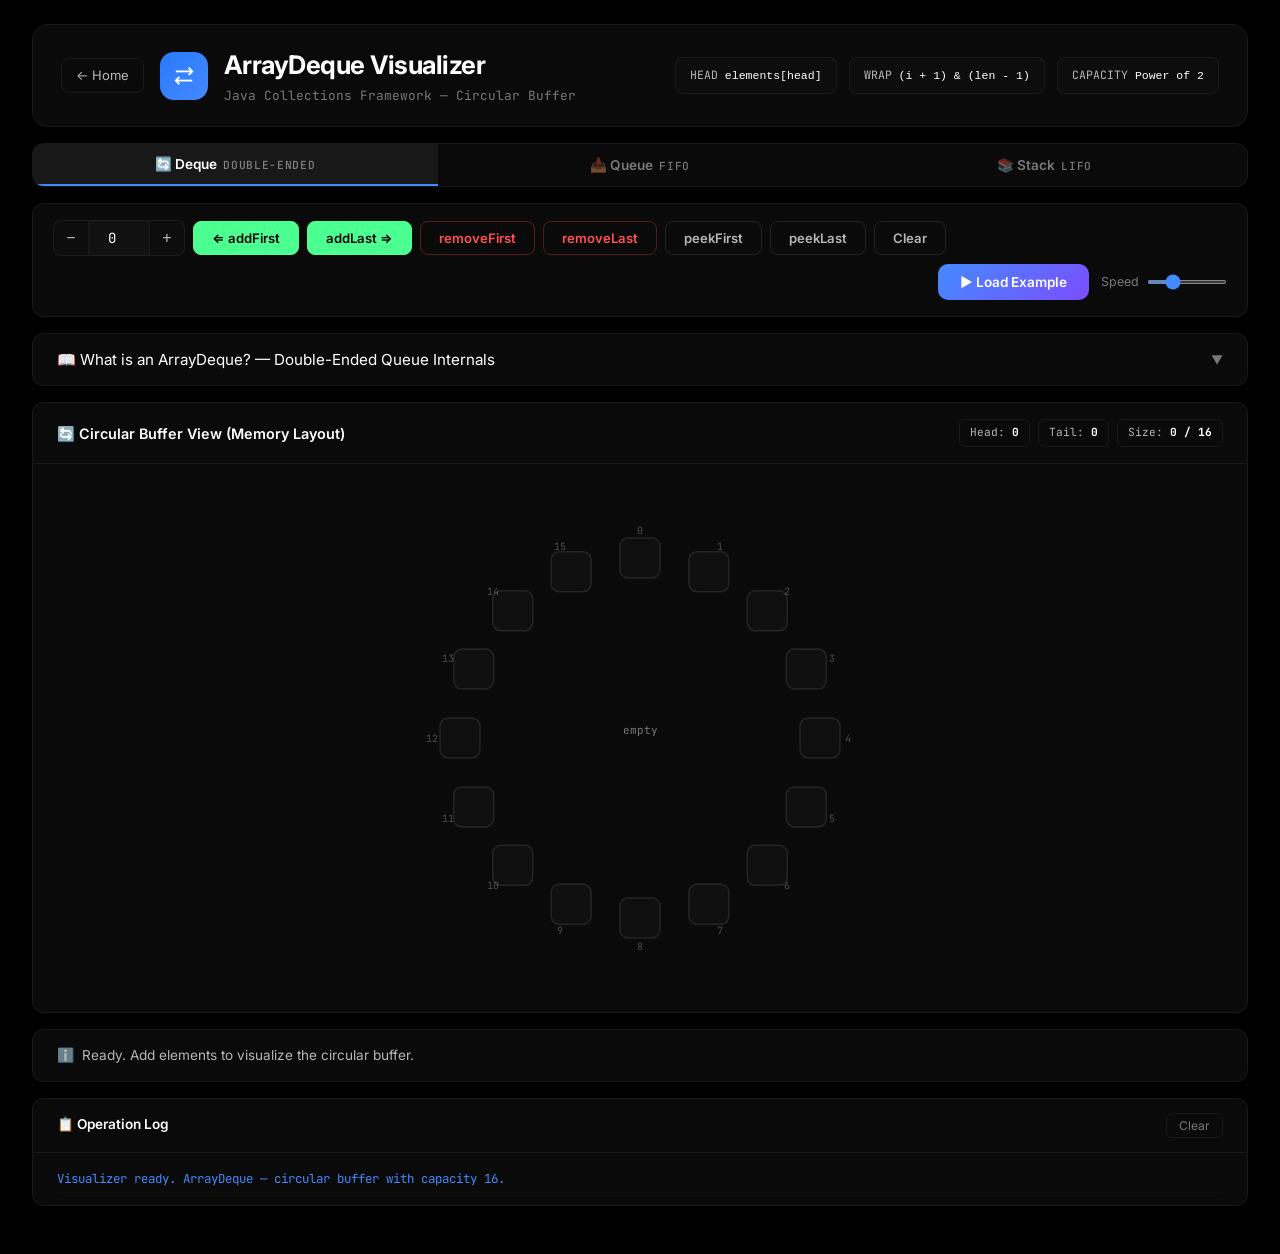
==== ArrayDeque/index.html @ ea322eb5 "Initial commit - complete project setup with documentation" ====
<!DOCTYPE html>
<html lang="en">
<head>
  <meta charset="UTF-8">
  <meta name="viewport" content="width=device-width, initial-scale=1.0">
  <title>ArrayDeque Visualizer — Circular Buffer</title>
  <link rel="stylesheet" href="../visualizer-common.css">
  <style>
    .ring-svg { width: 100%; max-width: 500px; margin: 0 auto; }
    .ring-slot { cursor: default; transition: all .3s; }
    .ring-text { font-family: var(--mono); font-size: 13px; fill: var(--text-muted); }
    .ring-text.filled { fill: var(--blue); font-weight: 600; }
    .ring-idx { font-family: var(--mono); font-size: 10px; fill: var(--text-muted); opacity: .6; }
    .ring-pointer { font-family: var(--mono); font-size: 12px; font-weight: 700; }
    .ring-pointer.head { fill: var(--green); }
    .ring-pointer.tail { fill: var(--amber); }
  </style>
</head>
<body>
<div class="viz-page">
  <div class="viz-header">
    <div class="viz-header-left">
      <a href="../index.html" class="viz-home">← Home</a>
      <div class="viz-icon" style="background:linear-gradient(135deg,#2979ff,#448aff)">
        <svg width="22" height="22" viewBox="0 0 24 24" fill="none" stroke="#fff" stroke-width="2"><path d="M17 3l4 4-4 4"/><path d="M7 21l-4-4 4-4"/><line x1="21" y1="7" x2="3" y2="7"/><line x1="3" y1="17" x2="21" y2="17"/></svg>
      </div>
      <div class="viz-title-group">
        <h1>ArrayDeque Visualizer</h1>
        <p>Java Collections Framework — Circular Buffer</p>
      </div>
    </div>
    <div class="viz-header-badges">
      <div class="viz-badge">HEAD <code>elements[head]</code></div>
      <div class="viz-badge">WRAP <code>(i + 1) & (len - 1)</code></div>
      <div class="viz-badge">CAPACITY <code>Power of 2</code></div>
    </div>
  </div>

  <div class="viz-modes">
    <button class="viz-mode-tab active" onclick="setMode('deque',this)"><span class="mode-label">🔄 Deque</span><span class="mode-desc">Double-ended</span></button>
    <button class="viz-mode-tab" onclick="setMode('queue',this)"><span class="mode-label">📥 Queue</span><span class="mode-desc">FIFO</span></button>
    <button class="viz-mode-tab" onclick="setMode('stack',this)"><span class="mode-label">📚 Stack</span><span class="mode-desc">LIFO</span></button>
  </div>

  <div class="viz-controls">
    <div class="viz-input-group">
      <button class="viz-input-btn" onclick="decVal()">−</button>
      <input type="number" class="viz-input" id="valInput" value="0">
      <button class="viz-input-btn" onclick="incVal()">+</button>
    </div>
    <button class="viz-op-btn primary" id="btn1" onclick="op1()">⇐ addFirst</button>
    <button class="viz-op-btn primary" id="btn2" onclick="op2()">addLast ⇒</button>
    <button class="viz-op-btn danger" id="btn3" onclick="op3()">removeFirst</button>
    <button class="viz-op-btn danger" id="btn4" onclick="op4()">removeLast</button>
    <button class="viz-op-btn secondary" id="btn5" onclick="op5()">peekFirst</button>
    <button class="viz-op-btn secondary" id="btn6" onclick="op6()">peekLast</button>
    <button class="viz-op-btn secondary" onclick="doClear()">Clear</button>
    <div class="viz-controls-right">
      <button class="viz-load-btn" onclick="loadExample()">▶ Load Example</button>
      <div class="viz-speed">Speed <input type="range" id="speedSlider" min="100" max="1500" value="500"></div>
    </div>
  </div>

  <div class="viz-theory">
    <button class="viz-theory-toggle" aria-expanded="false" onclick="toggleTheory(this)">
      <span class="toggle-left">📖 What is an ArrayDeque? — Double-Ended Queue Internals</span>
      <span class="viz-theory-chevron">▼</span>
    </button>
    <div class="viz-theory-content" id="theoryContent">
      <div class="viz-theory-inner">
        <h3>Circular Buffer</h3>
        <p>ArrayDeque uses a resizable circular array. The <code>head</code> and <code>tail</code> indices wrap around using bitwise AND: <code>(index + 1) & (elements.length - 1)</code>. Capacity is always a power of 2 to make this wrapping efficient.</p>
        <h3>Key Characteristics</h3>
        <ul>
          <li>All operations at both ends are O(1) amortized</li>
          <li>Faster than LinkedList for Deque/Queue/Stack usage</li>
          <li>Capacity doubles (power of 2) when full</li>
          <li>Does NOT allow null elements</li>
        </ul>
      </div>
    </div>
  </div>

  <div class="viz-panel">
    <div class="viz-panel-header">
      <h2>🔄 Circular Buffer View (Memory Layout)</h2>
      <div class="viz-panel-badges">
        <span class="viz-panel-badge">Head: <strong id="headBadge">0</strong></span>
        <span class="viz-panel-badge">Tail: <strong id="tailBadge">0</strong></span>
        <span class="viz-panel-badge">Size: <strong id="sizeBadge">0 / 16</strong></span>
      </div>
    </div>
    <div class="viz-panel-body" style="flex-direction:column">
      <svg id="ringSvg" class="ring-svg" viewBox="0 0 500 500"></svg>
    </div>
  </div>

  <div class="viz-status" id="statusBar"><span class="status-icon">ℹ️</span> Ready. Add elements to visualize the circular buffer.</div>

  <div class="viz-log">
    <div class="viz-log-header"><h2>📋 Operation Log</h2><button class="viz-log-clear" onclick="clearLog()">Clear</button></div>
    <div class="viz-log-body" id="logBody"><div class="log-entry info">Visualizer ready. ArrayDeque — circular buffer with capacity 16.</div></div>
  </div>
</div>

<script>
let cap = 16;
let buf = new Array(cap).fill(null);
let head = 0, tail = 0, size = 0;
let mode = 'deque';
let animSpeed = 500;

document.getElementById('speedSlider').addEventListener('input', e => { animSpeed = 1600 - parseInt(e.target.value); });
function getVal() { return parseInt(document.getElementById('valInput').value)||0; }
function incVal() { const i=document.getElementById('valInput'); i.value=parseInt(i.value||0)+1; }
function decVal() { const i=document.getElementById('valInput'); i.value=parseInt(i.value||0)-1; }
function setStatus(msg) { document.getElementById('statusBar').innerHTML='<span class="status-icon">ℹ️</span> '+msg; }
function addLog(msg,type='info') { const d=document.createElement('div'); d.className='log-entry '+type; d.textContent=msg; document.getElementById('logBody').insertBefore(d,document.getElementById('logBody').firstChild); }
function clearLog() { document.getElementById('logBody').innerHTML=''; }
function toggleTheory(btn) { const e=btn.getAttribute('aria-expanded')==='true'; btn.setAttribute('aria-expanded',!e); document.getElementById('theoryContent').classList.toggle('open'); }
function sleep(ms) { return new Promise(r=>setTimeout(r,ms)); }

function setMode(m, btn) {
  mode = m;
  document.querySelectorAll('.viz-mode-tab').forEach(t=>t.classList.remove('active'));
  btn.classList.add('active');
  const b1=document.getElementById('btn1'),b2=document.getElementById('btn2'),b3=document.getElementById('btn3'),b4=document.getElementById('btn4'),b5=document.getElementById('btn5'),b6=document.getElementById('btn6');
  if(m==='deque'){b1.textContent='⇐ addFirst';b2.textContent='addLast ⇒';b2.style.display='';b3.textContent='removeFirst';b4.textContent='removeLast';b4.style.display='';b5.textContent='peekFirst';b6.textContent='peekLast';b6.style.display='';}
  else if(m==='queue'){b1.textContent='offer (enqueue)';b2.style.display='none';b3.textContent='poll (dequeue)';b4.style.display='none';b5.textContent='peek';b6.style.display='none';}
  else{b1.textContent='push';b2.style.display='none';b3.textContent='pop';b4.style.display='none';b5.textContent='peek';b6.style.display='none';}
}

function render(hlIdx=-1) {
  const svg = document.getElementById('ringSvg');
  const cx=250,cy=250,r=180;
  let html = '';
  // Draw ring slots
  for (let i=0;i<cap;i++) {
    const angle = (i/cap)*2*Math.PI - Math.PI/2;
    const x = cx + r*Math.cos(angle);
    const y = cy + r*Math.sin(angle);
    const ix = cx + (r+28)*Math.cos(angle);
    const iy = cy + (r+28)*Math.sin(angle);

    const filled = buf[i] !== null;
    const isHead = (i===head && size>0);
    const isTail = (i===((tail-1+cap)%cap) && size>0);
    const isHl = i===hlIdx;

    let stroke = 'rgba(255,255,255,0.1)';
    let fill = 'rgba(255,255,255,0.02)';
    if(filled){stroke='rgba(68,138,255,0.4)';fill='rgba(68,138,255,0.06)';}
    if(isHead){stroke='#4cff91';fill='rgba(76,255,145,0.08)';}
    if(isHl){stroke='#ffc107';fill='rgba(255,193,7,0.1)';}

    html += `<rect x="${x-20}" y="${y-20}" width="40" height="40" rx="8" stroke="${stroke}" stroke-width="1.5" fill="${fill}" class="ring-slot"/>`;
    html += `<text x="${x}" y="${y+5}" text-anchor="middle" class="ring-text ${filled?'filled':''}">${filled?buf[i]:''}</text>`;
    html += `<text x="${ix}" y="${iy+4}" text-anchor="middle" class="ring-idx">${i}</text>`;
  }
  // Head pointer
  if(size>0) {
    const ha = (head/cap)*2*Math.PI - Math.PI/2;
    const hx = cx + (r-36)*Math.cos(ha);
    const hy = cy + (r-36)*Math.sin(ha);
    html += `<text x="${hx}" y="${hy+4}" text-anchor="middle" class="ring-pointer head">H</text>`;
    const ta = (tail/cap)*2*Math.PI - Math.PI/2;
    const tx = cx + (r-36)*Math.cos(ta);
    const ty = cy + (r-36)*Math.sin(ta);
    html += `<text x="${tx}" y="${ty+4}" text-anchor="middle" class="ring-pointer tail">T</text>`;
  }
  // Center text
  html += `<text x="${cx}" y="${cy-4}" text-anchor="middle" style="font-family:var(--mono);font-size:11px;fill:var(--text-muted)">${size===0?'empty':size+' elements'}</text>`;
  svg.innerHTML = html;
  document.getElementById('headBadge').textContent = head;
  document.getElementById('tailBadge').textContent = tail;
  document.getElementById('sizeBadge').textContent = size + ' / ' + cap;
}

async function addFirst(val) {
  if(size>=cap) await grow();
  head = (head - 1 + cap) % cap;
  buf[head] = val;
  size++;
  render(head);
  setStatus(`addFirst(${val}) → head moved to index ${head}. Wrap: (${head+1}-1) & (${cap}-1) = ${head}`);
  addLog(`addFirst(${val}) → head=${head}`, 'add');
}

async function addLast(val) {
  if(size>=cap) await grow();
  buf[tail] = val;
  const oldTail = tail;
  tail = (tail + 1) % cap;
  size++;
  render(oldTail);
  setStatus(`addLast(${val}) → placed at tail index ${oldTail}, tail moved to ${tail}`);
  addLog(`addLast(${val}) → tail=${tail}`, 'add');
}

async function removeFirst() {
  if(!size){setStatus('Deque is empty');return null;}
  const val = buf[head];
  buf[head] = null;
  render(head);
  await sleep(animSpeed*0.5);
  head = (head + 1) % cap;
  size--;
  render();
  return val;
}

async function removeLast() {
  if(!size){setStatus('Deque is empty');return null;}
  tail = (tail - 1 + cap) % cap;
  const val = buf[tail];
  buf[tail] = null;
  size--;
  render(tail);
  await sleep(animSpeed*0.5);
  render();
  return val;
}

async function grow() {
  const oldCap=cap; cap*=2;
  const newBuf=new Array(cap).fill(null);
  for(let i=0;i<size;i++) newBuf[i]=buf[(head+i)%oldCap];
  buf=newBuf; head=0; tail=size;
  setStatus(`⚡ Capacity doubled: ${oldCap} → ${cap} (power of 2). Elements copied linearly.`);
  addLog(`Resize: ${oldCap} → ${cap}`, 'warn');
  render(); await sleep(animSpeed);
}

// Op handlers
async function op1() { const v=getVal(); if(mode==='queue'){await addLast(v);}else if(mode==='stack'){await addFirst(v);}else{await addFirst(v);} incVal(); }
async function op2() { const v=getVal(); await addLast(v); incVal(); }
async function op3() { const v=await removeFirst(); if(v!==null){setStatus(`${mode==='queue'?'poll':'removeFirst'}() → ${v}`);addLog(`${mode==='queue'?'poll':'removeFirst'}() → ${v}`,'remove');}}
async function op4() { const v=await removeLast(); if(v!==null){setStatus(`removeLast() → ${v}`);addLog(`removeLast() → ${v}`,'remove');}}
function op5() { if(!size){setStatus('Empty');return;} const v=buf[head]; render(head); setStatus(`peekFirst() → ${v}`); addLog(`peekFirst() → ${v}`,'info'); }
function op6() { if(!size){setStatus('Empty');return;} const idx=(tail-1+cap)%cap; const v=buf[idx]; render(idx); setStatus(`peekLast() → ${v}`); addLog(`peekLast() → ${v}`,'info'); }

function doClear() { cap=16;buf=new Array(cap).fill(null);head=0;tail=0;size=0;render();setStatus('Cleared.');addLog('clear()','info'); }

async function loadExample() {
  doClear();
  const vals=[10,20,30,40,50];
  for(const v of vals){document.getElementById('valInput').value=v;await addLast(v);await sleep(animSpeed*0.5);}
  setStatus('Example loaded. Try addFirst/removeFirst to see wrapping!');
}

render();
</script>
</body>
</html>
---- visualizer-common.css ----
/* ── Shared Visualizer Styles ── */
@import url('https://fonts.googleapis.com/css2?family=Inter:wght@300;400;500;600;700;800&family=JetBrains+Mono:wght@400;500;600&display=swap');

:root {
  --bg: #000; --bg-card: #0a0a0a; --bg-panel: #0d0d0d;
  --bg-input: #111; --bg-hover: #1a1a1a;
  --text: #fff; --text-sec: rgba(255,255,255,.7); --text-muted: rgba(255,255,255,.45);
  --border: rgba(255,255,255,.06); --border-l: rgba(255,255,255,.1);
  --green: #4cff91; --red: #ff5252; --blue: #448aff; --amber: #ffc107;
  --purple: #b388ff; --cyan: #18ffff; --orange: #ff9100; --teal: #64ffda;
  --pink: #ea80fc;
  --font: "Inter", sans-serif; --mono: "JetBrains Mono", monospace;
  --ease: cubic-bezier(.4,0,.2,1);
}
*,*::before,*::after{margin:0;padding:0;box-sizing:border-box}
body{font-family:var(--font);background:var(--bg);color:var(--text);line-height:1.6;overflow-x:hidden;-webkit-font-smoothing:antialiased}
::-webkit-scrollbar{width:6px}::-webkit-scrollbar-track{background:var(--bg)}::-webkit-scrollbar-thumb{background:rgba(255,255,255,.15);border-radius:3px}

/* Page wrapper */
.viz-page{max-width:1440px;margin:0 auto;padding:24px 32px 48px}

/* Header */
.viz-header{display:flex;align-items:center;justify-content:space-between;padding:20px 28px;background:var(--bg-card);border:1px solid var(--border);border-radius:16px;margin-bottom:16px}
.viz-header-left{display:flex;align-items:center;gap:16px}
.viz-home{display:inline-flex;align-items:center;gap:6px;color:var(--text-sec);text-decoration:none;font-size:13px;padding:6px 14px;border-radius:8px;border:1px solid var(--border);transition:all .2s}
.viz-home:hover{background:var(--bg-hover);color:var(--text)}
.viz-icon{width:48px;height:48px;border-radius:14px;display:flex;align-items:center;justify-content:center;font-size:22px}
.viz-title-group h1{font-size:1.6rem;font-weight:700;letter-spacing:-.02em}
.viz-title-group p{font-size:.8rem;color:var(--text-muted);font-family:var(--mono)}
.viz-header-badges{display:flex;gap:12px}
.viz-badge{font-family:var(--mono);font-size:.72rem;padding:8px 14px;border-radius:8px;border:1px solid var(--border);background:var(--bg-panel);color:var(--text-sec)}
.viz-badge strong,.viz-badge code{color:var(--text)}

/* Mode Tabs */
.viz-modes{display:flex;gap:0;background:var(--bg-card);border:1px solid var(--border);border-radius:12px;margin-bottom:16px;overflow:hidden}
.viz-mode-tab{flex:1;padding:12px 20px;text-align:center;font-size:.85rem;font-weight:500;color:var(--text-muted);cursor:pointer;border:none;background:none;font-family:var(--font);transition:all .2s}
.viz-mode-tab:hover{color:var(--text-sec);background:rgba(255,255,255,.03)}
.viz-mode-tab.active{color:var(--text);background:rgba(255,255,255,.06);border-bottom:2px solid var(--blue)}
.viz-mode-tab .mode-label{font-weight:600;margin-right:6px}
.viz-mode-tab .mode-desc{font-family:var(--mono);font-size:.7rem;color:var(--text-muted);text-transform:uppercase;letter-spacing:.06em}

/* Controls */
.viz-controls{display:flex;align-items:center;gap:8px;padding:16px 20px;background:var(--bg-card);border:1px solid var(--border);border-radius:12px;margin-bottom:16px;flex-wrap:wrap}
.viz-input-group{display:flex;align-items:center;gap:0}
.viz-input-btn{width:36px;height:36px;border:1px solid var(--border);background:var(--bg-panel);color:var(--text-sec);font-size:16px;cursor:pointer;display:flex;align-items:center;justify-content:center;transition:all .15s}
.viz-input-btn:first-child{border-radius:8px 0 0 8px}
.viz-input-btn:last-child{border-radius:0 8px 8px 0}
.viz-input-btn:hover{background:var(--bg-hover);color:var(--text)}
.viz-input{width:60px;height:36px;border:1px solid var(--border);border-left:none;border-right:none;background:var(--bg-input);color:var(--text);font-family:var(--mono);font-size:14px;text-align:center;outline:none}
.viz-input:focus{border-color:var(--blue)}
.viz-idx-label{font-size:.8rem;color:var(--text-muted);margin-left:4px;margin-right:2px;font-family:var(--mono)}

.viz-op-btn{padding:8px 18px;border-radius:8px;border:1px solid;font-size:.82rem;font-weight:600;font-family:var(--font);cursor:pointer;transition:all .2s;display:flex;align-items:center;gap:6px}
.viz-op-btn:disabled{opacity:.35;cursor:not-allowed}
.viz-op-btn.primary{background:var(--green);border-color:var(--green);color:#000}
.viz-op-btn.primary:hover:not(:disabled){background:#69ffa4;box-shadow:0 0 20px rgba(76,255,145,.2)}
.viz-op-btn.secondary{background:transparent;border-color:var(--border-l);color:var(--text-sec)}
.viz-op-btn.secondary:hover:not(:disabled){background:var(--bg-hover);color:var(--text);border-color:rgba(255,255,255,.2)}
.viz-op-btn.danger{background:transparent;border-color:rgba(255,82,82,.3);color:var(--red)}
.viz-op-btn.danger:hover:not(:disabled){background:rgba(255,82,82,.1);border-color:var(--red)}
.viz-op-btn.info{background:transparent;border-color:rgba(68,138,255,.3);color:var(--blue)}
.viz-op-btn.info:hover:not(:disabled){background:rgba(68,138,255,.1)}
.viz-op-btn.warn{background:transparent;border-color:rgba(255,193,7,.3);color:var(--amber)}
.viz-op-btn.warn:hover:not(:disabled){background:rgba(255,193,7,.1)}

.viz-controls-right{margin-left:auto;display:flex;align-items:center;gap:12px}
.viz-load-btn{padding:10px 22px;border-radius:10px;border:none;background:linear-gradient(135deg,#448aff,#7c4dff);color:#fff;font-size:.85rem;font-weight:600;font-family:var(--font);cursor:pointer;display:flex;align-items:center;gap:8px;transition:all .2s}
.viz-load-btn:hover{box-shadow:0 4px 24px rgba(68,138,255,.3);transform:translateY(-1px)}
.viz-speed{display:flex;align-items:center;gap:8px;font-size:.78rem;color:var(--text-muted)}
.viz-speed input[type=range]{width:80px;accent-color:var(--blue);height:4px}

/* Theory Section */
.viz-theory{background:var(--bg-card);border:1px solid var(--border);border-radius:12px;margin-bottom:16px;overflow:hidden}
.viz-theory-toggle{width:100%;padding:16px 24px;display:flex;align-items:center;justify-content:space-between;background:none;border:none;color:var(--text);font-family:var(--font);font-size:.95rem;cursor:pointer;transition:background .2s}
.viz-theory-toggle:hover{background:rgba(255,255,255,.02)}
.viz-theory-toggle .toggle-left{display:flex;align-items:center;gap:10px}
.viz-theory-chevron{transition:transform .3s;font-size:12px;color:var(--text-muted)}
.viz-theory-toggle[aria-expanded="true"] .viz-theory-chevron{transform:rotate(180deg)}
.viz-theory-content{max-height:0;overflow:hidden;transition:max-height .4s var(--ease)}
.viz-theory-content.open{max-height:2000px}
.viz-theory-inner{padding:0 24px 24px;font-size:.88rem;color:var(--text-sec);line-height:1.75}
.viz-theory-inner h3{font-size:1rem;color:var(--text);margin:16px 0 8px;font-weight:600}
.viz-theory-inner code{font-family:var(--mono);background:rgba(255,255,255,.06);padding:2px 6px;border-radius:4px;font-size:.82em;color:var(--cyan)}
.viz-theory-inner ul{padding-left:20px;margin:8px 0}
.viz-theory-inner li{margin:4px 0}

/* Theory Grid Cards */
.viz-theory-grid {
  display: grid;
  grid-template-columns: repeat(auto-fit, minmax(350px, 1fr));
  gap: 16px;
  padding: 0 24px 24px;
}
.theory-card {
  background: rgba(255, 255, 255, 0.02);
  border: 1px solid var(--border-l);
  border-radius: 12px;
  padding: 20px;
}
.theory-card-header {
  display: flex;
  align-items: center;
  gap: 10px;
  margin-bottom: 12px;
}
.theory-card-icon {
  width: 28px;
  height: 28px;
  border-radius: 6px;
  background: var(--bg-panel);
  border: 1px solid var(--border);
  display: flex;
  align-items: center;
  justify-content: center;
  font-size: 14px;
}
.theory-card-title {
  font-size: .95rem;
  font-weight: 600;
  color: var(--text);
}
.theory-card-body {
  font-size: .85rem;
  color: var(--text-sec);
  line-height: 1.6;
}
.theory-card-body ul {
  padding-left: 20px;
  margin-top: 8px;
}
.theory-card-body li {
  margin-bottom: 6px;
}
.theory-card-body code {
  color: var(--cyan);
  background: rgba(255, 255, 255, 0.06);
  padding: 2px 6px;
  border-radius: 4px;
  font-family: var(--mono);
}

/* Main Visualization Panel */
.viz-panel{background:var(--bg-card);border:1px solid var(--border);border-radius:12px;margin-bottom:16px;overflow:hidden}
.viz-panel-header{display:flex;align-items:center;justify-content:space-between;padding:16px 24px;border-bottom:1px solid var(--border)}
.viz-panel-header h2{font-size:.9rem;font-weight:600;display:flex;align-items:center;gap:8px}
.viz-panel-badges{display:flex;gap:8px}
.viz-panel-badge{font-family:var(--mono);font-size:.7rem;padding:4px 10px;border-radius:6px;border:1px solid var(--border);color:var(--text-sec)}
.viz-panel-badge strong{color:var(--text)}
.viz-panel-body{padding:24px;min-height:300px;display:flex;align-items:center;justify-content:center;position:relative}

/* Empty state */
.viz-empty{text-align:center;color:var(--text-muted);font-size:.9rem}
.viz-empty-icon{font-size:48px;margin-bottom:16px;opacity:.3}
.viz-empty strong{color:var(--text-sec)}

/* Array Cell */
.array-cell{display:inline-flex;flex-direction:column;align-items:center;margin:0 2px;transition:all .3s var(--ease)}
.array-cell .cell-index{font-family:var(--mono);font-size:.65rem;color:var(--text-muted);margin-bottom:4px}
.array-cell .cell-box{width:52px;height:52px;border:1px solid var(--border-l);border-radius:8px;display:flex;align-items:center;justify-content:center;font-family:var(--mono);font-size:.85rem;font-weight:600;transition:all .3s var(--ease);background:var(--bg-panel)}
.array-cell .cell-box.filled{border-color:rgba(68,138,255,.3);color:var(--blue)}
.array-cell .cell-box.empty{border-style:dashed;color:var(--text-muted);opacity:.4}
.array-cell .cell-box.highlight{background:rgba(76,255,145,.12);border-color:var(--green);color:var(--green);box-shadow:0 0 16px rgba(76,255,145,.15);transform:scale(1.08)}
.array-cell .cell-box.removing{background:rgba(255,82,82,.12);border-color:var(--red);color:var(--red);box-shadow:0 0 16px rgba(255,82,82,.15)}
.array-cell .cell-box.shifting{background:rgba(255,193,7,.08);border-color:var(--amber);color:var(--amber)}
.array-cell .cell-box.accessed{background:rgba(179,136,255,.1);border-color:var(--purple);color:var(--purple)}
.array-cell .cell-box.grow{background:rgba(68,138,255,.08);border-color:rgba(68,138,255,.3)}

/* Linked List Node */
.ll-container{display:flex;align-items:center;gap:0;flex-wrap:nowrap;overflow-x:auto;padding:20px 0;width:100%}
.ll-node{display:flex;flex-direction:column;align-items:center;position:relative;flex-shrink:0}
.ll-node-box{display:flex;border:1px solid var(--border-l);border-radius:10px;overflow:hidden;background:var(--bg-panel);transition:all .3s var(--ease)}
.ll-node-box.highlight{border-color:var(--green);box-shadow:0 0 20px rgba(76,255,145,.15)}
.ll-node-box.traversing{border-color:var(--amber);box-shadow:0 0 20px rgba(255,193,7,.15)}
.ll-prev,.ll-item,.ll-next{padding:8px 12px;font-family:var(--mono);font-size:.75rem;text-align:center;min-width:40px}
.ll-prev,.ll-next{color:var(--text-muted);border-left:1px solid var(--border);font-size:.65rem}
.ll-prev{border-left:none;border-right:1px solid var(--border)}
.ll-item{color:var(--blue);font-weight:600;font-size:.85rem}
.ll-arrow{width:40px;display:flex;align-items:center;justify-content:center;color:var(--text-muted);font-size:18px;flex-shrink:0}
.ll-pointer-label{font-family:var(--mono);font-size:.6rem;color:var(--green);margin-top:6px;text-transform:uppercase;letter-spacing:.08em}

/* Status */
.viz-status{padding:14px 24px;background:var(--bg-card);border:1px solid var(--border);border-radius:12px;margin-bottom:16px;font-size:.85rem;color:var(--text-sec);display:flex;align-items:center;gap:8px}
.viz-status .status-icon{font-size:14px}

/* Operation Log */
.viz-log{background:var(--bg-card);border:1px solid var(--border);border-radius:12px;overflow:hidden}
.viz-log-header{display:flex;align-items:center;justify-content:space-between;padding:14px 24px;border-bottom:1px solid var(--border)}
.viz-log-header h2{font-size:.85rem;font-weight:600;display:flex;align-items:center;gap:8px}
.viz-log-clear{padding:4px 12px;border-radius:6px;border:1px solid var(--border);background:none;color:var(--text-muted);font-size:.75rem;cursor:pointer;font-family:var(--font);transition:all .2s}
.viz-log-clear:hover{background:var(--bg-hover);color:var(--text)}
.viz-log-body{padding:12px 24px;max-height:200px;overflow-y:auto;font-family:var(--mono);font-size:.78rem;line-height:1.9;color:var(--text-muted)}
.viz-log-body .log-entry{padding:2px 0;border-bottom:1px solid rgba(255,255,255,.02)}
.viz-log-body .log-entry.add{color:var(--green)}
.viz-log-body .log-entry.remove{color:var(--red)}
.viz-log-body .log-entry.info{color:var(--blue)}
.viz-log-body .log-entry.warn{color:var(--amber)}

/* Circular Buffer (ArrayDeque) */
.circ-container{position:relative;width:400px;height:400px}
.circ-slot{position:absolute;width:40px;height:40px;border:1px solid var(--border-l);border-radius:8px;display:flex;align-items:center;justify-content:center;font-family:var(--mono);font-size:.8rem;background:var(--bg-panel);transition:all .3s var(--ease)}
.circ-slot.filled{border-color:rgba(68,138,255,.3);color:var(--blue)}
.circ-slot.head-slot{border-color:var(--green);box-shadow:0 0 12px rgba(76,255,145,.2)}
.circ-slot.tail-slot{border-color:var(--amber);box-shadow:0 0 12px rgba(255,193,7,.2)}
.circ-index{position:absolute;font-family:var(--mono);font-size:.6rem;color:var(--text-muted)}
.circ-pointer{position:absolute;font-family:var(--mono);font-size:.7rem;font-weight:700}
.circ-pointer.head{color:var(--green)}
.circ-pointer.tail{color:var(--amber)}

/* Heap Tree */
.heap-tree{position:relative;width:100%;min-height:280px}
.heap-node{position:absolute;width:44px;height:44px;border-radius:50%;border:2px solid var(--border-l);display:flex;align-items:center;justify-content:center;font-family:var(--mono);font-size:.85rem;font-weight:600;background:var(--bg-panel);transition:all .4s var(--ease);z-index:2}
.heap-node.highlight{border-color:var(--green);box-shadow:0 0 20px rgba(76,255,145,.2);background:rgba(76,255,145,.08)}
.heap-node.swapping{border-color:var(--amber);box-shadow:0 0 20px rgba(255,193,7,.2);background:rgba(255,193,7,.08)}
.heap-edge{position:absolute;z-index:1}

/* Red-Black Tree */
.rbt-container{position:relative;width:100%;min-height:350px}
.rbt-node{position:absolute;width:40px;height:40px;border-radius:50%;display:flex;align-items:center;justify-content:center;font-family:var(--mono);font-size:.8rem;font-weight:700;transition:all .4s var(--ease);z-index:2;cursor:default}
.rbt-node.red{background:var(--red);color:#fff;box-shadow:0 0 12px rgba(255,82,82,.3)}
.rbt-node.black{background:#222;color:#fff;border:2px solid #555}
.rbt-node.highlight{transform:scale(1.15);box-shadow:0 0 24px rgba(76,255,145,.4)}
.rbt-edge{position:absolute;z-index:1}

/* Hash Buckets */
.hash-container{width:100%;overflow-x:auto}
.hash-grid{display:flex;gap:4px;padding:16px 0}
.hash-bucket{display:flex;flex-direction:column;align-items:center;gap:4px;min-width:72px}
.hash-bucket-idx{font-family:var(--mono);font-size:.65rem;color:var(--text-muted);margin-bottom:4px}
.hash-bucket-cell{width:64px;min-height:44px;border:1px solid var(--border);border-radius:6px;display:flex;align-items:center;justify-content:center;font-family:var(--mono);font-size:.78rem;background:var(--bg-panel);transition:all .3s var(--ease)}
.hash-bucket-cell.empty{border-style:dashed;opacity:.3;min-height:44px}
.hash-bucket-cell.filled{border-color:rgba(68,138,255,.3);color:var(--blue)}
.hash-bucket-cell.highlight{border-color:var(--green);background:rgba(76,255,145,.08);color:var(--green);box-shadow:0 0 12px rgba(76,255,145,.15)}
.hash-bucket-cell.collision{border-color:var(--amber);color:var(--amber)}
.hash-chain-arrow{color:var(--text-muted);font-size:10px;line-height:1}
.hash-computation{font-family:var(--mono);font-size:.8rem;color:var(--text-sec);padding:8px 0;margin-bottom:8px}
.hash-computation code{color:var(--cyan);background:rgba(255,255,255,.06);padding:2px 6px;border-radius:4px}

/* Load factor bar */
.load-factor-bar{width:100%;height:6px;background:var(--bg-panel);border-radius:3px;margin:8px 0;overflow:hidden;position:relative}
.load-factor-fill{height:100%;border-radius:3px;background:linear-gradient(90deg,var(--green),var(--amber));transition:width .5s var(--ease)}
.load-factor-fill.danger{background:linear-gradient(90deg,var(--amber),var(--red))}
.load-factor-threshold{position:absolute;top:0;height:100%;width:2px;background:var(--red)}

/* Insertion Order Chain */
.insert-chain{display:flex;align-items:center;gap:0;padding:16px 0;overflow-x:auto}
.insert-chain-node{display:flex;align-items:center;gap:0;flex-shrink:0}
.insert-chain-val{padding:6px 14px;border:1px solid var(--border-l);border-radius:8px;font-family:var(--mono);font-size:.82rem;color:var(--blue);background:var(--bg-panel);transition:all .3s var(--ease)}
.insert-chain-val.highlight{border-color:var(--green);color:var(--green);box-shadow:0 0 12px rgba(76,255,145,.15)}
.insert-chain-arrow{padding:0 6px;color:var(--text-muted);font-size:12px}

/* Sorted set view */
.sorted-view{padding:16px 24px;font-family:var(--mono);font-size:.85rem;color:var(--text-sec)}
.sorted-view span{color:var(--blue);margin:0 4px}

/* Toggle switch (Min/Max heap) */
.viz-toggle{display:flex;align-items:center;gap:8px;font-size:.8rem;color:var(--text-sec)}
.viz-toggle-switch{position:relative;width:44px;height:24px;background:var(--bg-panel);border:1px solid var(--border-l);border-radius:12px;cursor:pointer;transition:all .2s}
.viz-toggle-switch::after{content:'';position:absolute;top:2px;left:2px;width:18px;height:18px;border-radius:50%;background:var(--blue);transition:transform .2s}
.viz-toggle-switch.on::after{transform:translateX(20px)}
.viz-toggle-switch.on{border-color:var(--purple);background:rgba(179,136,255,.1)}

/* Animations */
@keyframes fadeIn{from{opacity:0;transform:translateY(10px)}to{opacity:1;transform:translateY(0)}}
@keyframes pulse{0%,100%{transform:scale(1)}50%{transform:scale(1.08)}}
@keyframes slideIn{from{opacity:0;transform:translateX(-20px)}to{opacity:1;transform:translateX(0)}}
.anim-fadeIn{animation:fadeIn .3s var(--ease) both}
.anim-pulse{animation:pulse .4s var(--ease)}
.anim-slideIn{animation:slideIn .3s var(--ease) both}
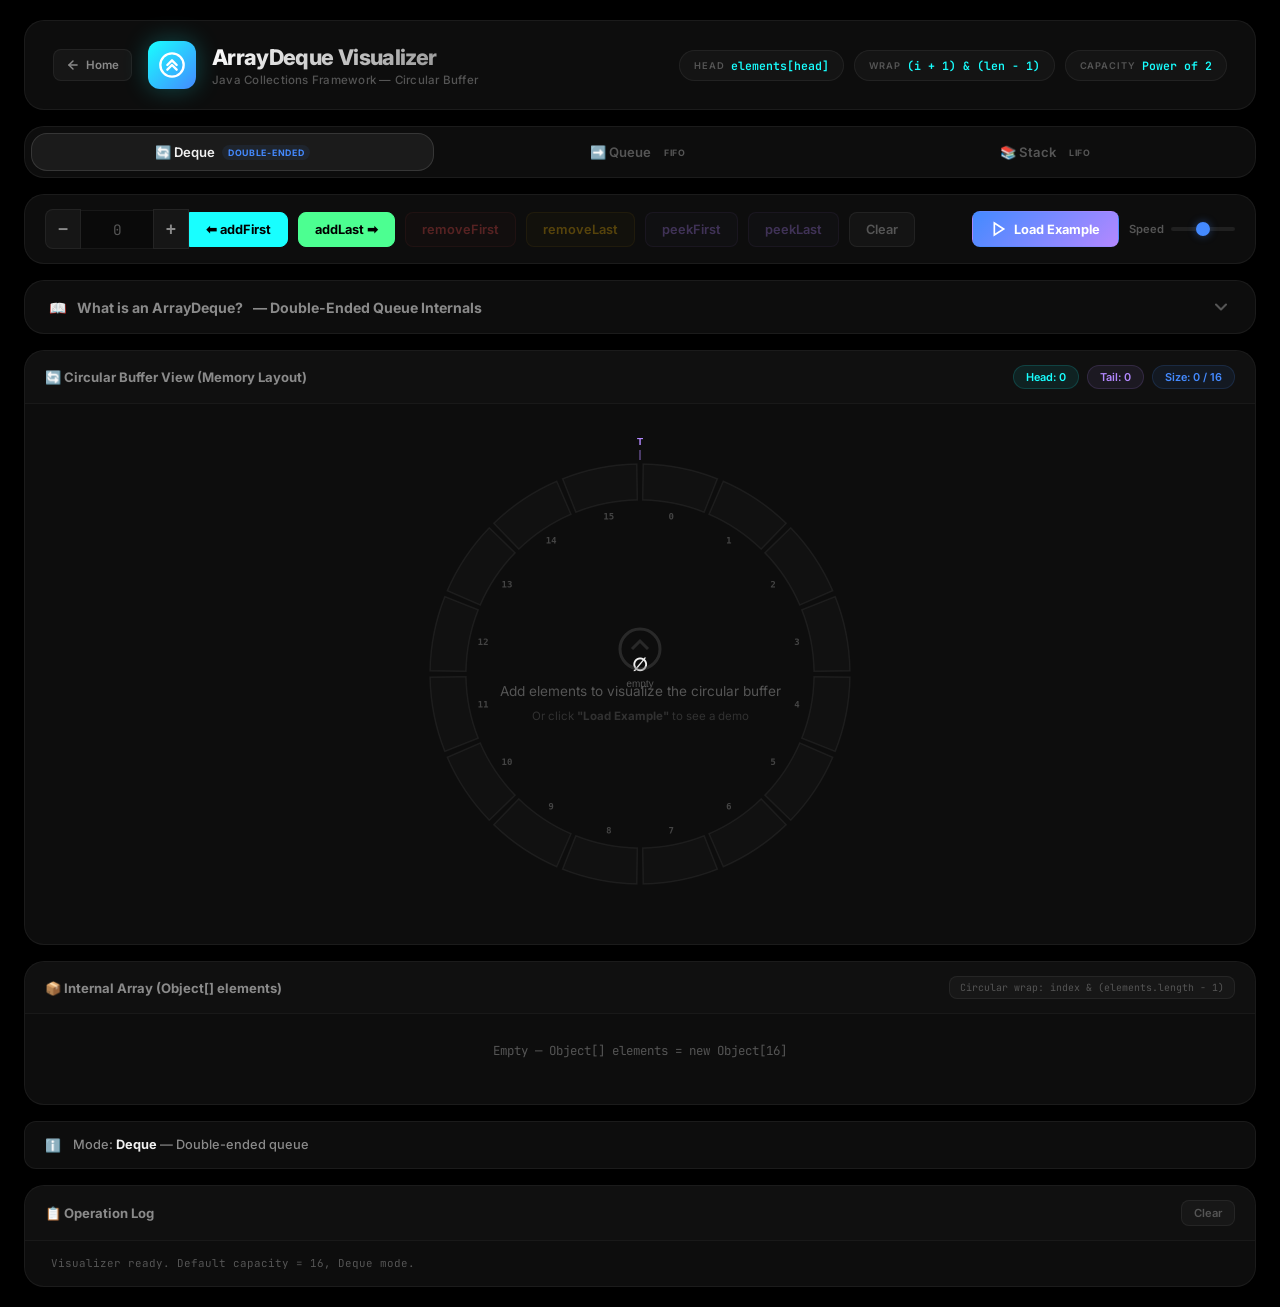
==== commit 5ebe7cff: "feat: sync with tapacademy collections visualizer containing 10 interactive visualizers" ====
--- a/ArrayDeque/index.html
+++ b/ArrayDeque/index.html
@@ -1,254 +1,842 @@
 <!DOCTYPE html>
 <html lang="en">
 <head>
-  <meta charset="UTF-8">
-  <meta name="viewport" content="width=device-width, initial-scale=1.0">
-  <title>ArrayDeque Visualizer — Circular Buffer</title>
-  <link rel="stylesheet" href="../visualizer-common.css">
-  <style>
-    .ring-svg { width: 100%; max-width: 500px; margin: 0 auto; }
-    .ring-slot { cursor: default; transition: all .3s; }
-    .ring-text { font-family: var(--mono); font-size: 13px; fill: var(--text-muted); }
-    .ring-text.filled { fill: var(--blue); font-weight: 600; }
-    .ring-idx { font-family: var(--mono); font-size: 10px; fill: var(--text-muted); opacity: .6; }
-    .ring-pointer { font-family: var(--mono); font-size: 12px; font-weight: 700; }
-    .ring-pointer.head { fill: var(--green); }
-    .ring-pointer.tail { fill: var(--amber); }
-  </style>
+    <meta charset="UTF-8">
+    <link rel="icon" type="image/svg+xml" href="data:image/svg+xml,%3Csvg xmlns='http://www.w3.org/2000/svg' viewBox='0 0 64 64'%3E%3Cdefs%3E%3ClinearGradient id='j' x1='0' y1='0' x2='0' y2='1'%3E%3Cstop offset='0' stop-color='%23f89820'/%3E%3Cstop offset='1' stop-color='%23e25303'/%3E%3C/linearGradient%3E%3C/defs%3E%3Cpath d='M24 4c0 0 -4 12 8 16s12 12 4 20' fill='none' stroke='url(%23j)' stroke-width='3' stroke-linecap='round'/%3E%3Cpath d='M32 4c0 0 -4 12 8 16s12 12 4 20' fill='none' stroke='url(%23j)' stroke-width='3' stroke-linecap='round'/%3E%3Cpath d='M12 30h34v8c0 14-34 14-34 0z' fill='url(%23j)'/%3E%3Cpath d='M46 33h6c6 0 6 10 0 10h-6' fill='none' stroke='url(%23j)' stroke-width='3'/%3E%3Cpath d='M8 52h48' stroke='url(%23j)' stroke-width='3' stroke-linecap='round'/%3E%3Cpath d='M14 56h36' stroke='url(%23j)' stroke-width='3' stroke-linecap='round'/%3E%3C/svg%3E">
+    <meta name="viewport" content="width=device-width, initial-scale=1.0">
+    <title>ArrayDeque Visualizer — Circular Buffer</title>
+    <meta name="description" content="Interactive circular buffer visualizer for Java ArrayDeque. Animated Deque, Queue, and Stack operations with ring and array views.">
+    <link href="https://fonts.googleapis.com/css2?family=Inter:wght@400;500;600;700;800;900&family=JetBrains+Mono:wght@400;500;600;700&display=swap" rel="stylesheet">
+    <style>
+/* ===== Design System — Pure Black Premium ===== */
+:root {
+    --bg-primary: #000000;
+    --bg-secondary: #0a0a0a;
+    --bg-panel: #0d0d0d;
+    --bg-panel-hover: #161616;
+    --bg-elevated: #111111;
+    --border: rgba(255,255,255,0.06);
+    --border-subtle: rgba(255,255,255,0.04);
+    --border-glow: rgba(255,255,255,0.12);
+    --text-primary: #f0f0f0;
+    --text-secondary: #8a8a8a;
+    --text-muted: #555555;
+    --accent-green: #4cff91;
+    --accent-green-bg: rgba(76,255,145,0.10);
+    --accent-red: #ff5252;
+    --accent-red-bg: rgba(255,82,82,0.08);
+    --accent-blue: #448aff;
+    --accent-blue-bg: rgba(68,138,255,0.08);
+    --accent-amber: #ffc107;
+    --accent-amber-bg: rgba(255,193,7,0.08);
+    --accent-purple: #b388ff;
+    --accent-purple-bg: rgba(179,136,255,0.08);
+    --accent-cyan: #18ffff;
+    --accent-cyan-bg: rgba(24,255,255,0.08);
+    --accent-teal: #64ffda;
+    --radius-sm: 8px;
+    --radius-md: 12px;
+    --radius-lg: 16px;
+    --radius-xl: 20px;
+    --radius-full: 999px;
+    --shadow-sm: 0 1px 3px rgba(0,0,0,0.5);
+    --shadow-md: 0 4px 16px rgba(0,0,0,0.6);
+    --shadow-lg: 0 8px 40px rgba(0,0,0,0.7);
+    --shadow-glow-green: 0 0 24px rgba(76,255,145,0.25);
+    --shadow-glow-blue: 0 0 24px rgba(68,138,255,0.25);
+    --shadow-glow-amber: 0 0 24px rgba(255,193,7,0.3);
+    --shadow-glow-red: 0 0 24px rgba(255,82,82,0.25);
+    --shadow-glow-purple: 0 0 24px rgba(179,136,255,0.25);
+    --shadow-glow-cyan: 0 0 24px rgba(24,255,255,0.25);
+    --font: 'Inter', -apple-system, BlinkMacSystemFont, sans-serif;
+    --font-mono: 'JetBrains Mono', 'Fira Code', monospace;
+    --transition: 0.25s cubic-bezier(0.4, 0, 0.2, 1);
+}
+*, *::before, *::after { box-sizing: border-box; margin: 0; padding: 0; }
+html { scroll-behavior: smooth; }
+body { font-family: var(--font); background: var(--bg-primary); color: var(--text-primary); min-height: 100vh; overflow-x: hidden; -webkit-font-smoothing: antialiased; -moz-osx-font-smoothing: grayscale; }
+.app { max-width: 1400px; margin: 0 auto; padding: 20px 24px; display: flex; flex-direction: column; gap: 16px; }
+
+/* ===== Header ===== */
+.header { display: flex; align-items: center; justify-content: space-between; padding: 20px 28px; background: var(--bg-panel); border: 1px solid var(--border); border-radius: var(--radius-xl); flex-wrap: wrap; gap: 16px; backdrop-filter: blur(20px); }
+.header-left { display: flex; align-items: center; gap: 16px; }
+.logo-icon { width: 48px; height: 48px; border-radius: var(--radius-md); background: linear-gradient(135deg, var(--accent-cyan), var(--accent-blue)); display: flex; align-items: center; justify-content: center; color: white; box-shadow: var(--shadow-glow-cyan); transition: transform var(--transition); }
+.logo-icon:hover { transform: scale(1.08) rotate(-3deg); }
+.header h1 { font-size: 1.35rem; font-weight: 800; letter-spacing: -0.03em; background: linear-gradient(135deg, #fff 0%, #888 100%); -webkit-background-clip: text; background-clip: text; -webkit-text-fill-color: transparent; }
+.subtitle { font-size: 0.72rem; color: var(--text-muted); font-weight: 500; margin-top: 3px; letter-spacing: 0.02em; }
+.header-right { display: flex; align-items: center; gap: 10px; flex-wrap: wrap; }
+.formula-badge { display: flex; align-items: center; gap: 6px; padding: 7px 14px; background: rgba(255,255,255,0.03); border: 1px solid var(--border); border-radius: var(--radius-full); font-size: 0.72rem; transition: border-color var(--transition), background var(--transition); }
+.formula-badge:hover { background: rgba(255,255,255,0.06); border-color: var(--border-glow); }
+.formula-label { color: var(--text-muted); font-weight: 600; text-transform: uppercase; font-size: 0.58rem; letter-spacing: 0.1em; }
+.formula-badge code { font-family: var(--font-mono); color: var(--accent-cyan); font-weight: 600; font-size: 0.72rem; }
+
+/* ===== Mode Tabs ===== */
+.mode-bar { display: flex; align-items: center; gap: 6px; padding: 6px; background: var(--bg-panel); border: 1px solid var(--border); border-radius: var(--radius-xl); backdrop-filter: blur(20px); }
+.mode-tab { flex: 1; display: flex; align-items: center; justify-content: center; gap: 7px; padding: 10px 18px; border: none; border-radius: var(--radius-lg); background: transparent; color: var(--text-muted); font-family: var(--font); font-size: 0.82rem; font-weight: 600; cursor: pointer; transition: all var(--transition); position: relative; }
+.mode-tab:hover { color: var(--text-secondary); background: rgba(255,255,255,0.03); }
+.mode-tab.active { color: var(--text-primary); background: rgba(255,255,255,0.06); border: 1px solid var(--border-glow); }
+.mode-tab .mode-tag { font-size: 0.55rem; font-weight: 700; padding: 2px 6px; border-radius: var(--radius-sm); text-transform: uppercase; letter-spacing: 0.08em; }
+.mode-tab.active .mode-tag { background: var(--accent-blue-bg); color: var(--accent-blue); }
+
+/* ===== Controls ===== */
+.controls-bar { display: flex; align-items: center; justify-content: space-between; padding: 14px 20px; background: var(--bg-panel); border: 1px solid var(--border); border-radius: var(--radius-xl); gap: 14px; flex-wrap: wrap; backdrop-filter: blur(20px); }
+.controls-left, .controls-right { display: flex; align-items: center; gap: 10px; flex-wrap: wrap; }
+.input-group { display: flex; align-items: center; gap: 0; }
+.stepper-btn { width: 36px; height: 40px; display: flex; align-items: center; justify-content: center; background: rgba(255,255,255,0.04); border: 1px solid var(--border); color: var(--text-secondary); cursor: pointer; transition: all var(--transition); font-size: 1.1rem; font-weight: 600; user-select: none; }
+.stepper-btn:first-child { border-radius: var(--radius-sm) 0 0 var(--radius-sm); }
+.stepper-btn:hover { background: rgba(255,255,255,0.08); color: var(--text-primary); }
+.stepper-btn:active { background: rgba(255,255,255,0.12); transform: scale(0.95); }
+.input-group input { width: 72px; padding: 9px 8px; background: var(--bg-secondary); border: 1px solid var(--border); border-left: none; border-right: none; color: var(--text-primary); font-family: var(--font-mono); font-size: 0.9rem; font-weight: 700; outline: none; text-align: center; transition: border-color var(--transition); }
+.input-group input:focus { border-color: var(--accent-blue); }
+.input-group input::placeholder { color: var(--text-muted); font-weight: 400; }
+.input-group input::-webkit-outer-spin-button, .input-group input::-webkit-inner-spin-button { -webkit-appearance: none; margin: 0; }
+.input-group input[type=number] { -moz-appearance: textfield; appearance: textfield; }
+
+.btn { display: inline-flex; align-items: center; gap: 7px; padding: 9px 16px; font-family: var(--font); font-size: 0.8rem; font-weight: 600; border: 1px solid transparent; border-radius: var(--radius-sm); cursor: pointer; transition: all var(--transition); white-space: nowrap; position: relative; overflow: hidden; }
+.btn::after { content: ''; position: absolute; inset: 0; background: linear-gradient(180deg, rgba(255,255,255,0.06) 0%, transparent 100%); pointer-events: none; opacity: 0; transition: opacity var(--transition); }
+.btn:hover::after { opacity: 1; }
+.btn:active { transform: scale(0.96); }
+.btn:disabled { opacity: 0.3; cursor: not-allowed; pointer-events: none; }
+
+.btn-addFirst { background: var(--accent-cyan); color: #000; border-color: var(--accent-cyan); font-weight: 700; border-radius: 0 var(--radius-sm) var(--radius-sm) 0; }
+.btn-addFirst:hover { box-shadow: var(--shadow-glow-cyan); filter: brightness(1.12); }
+.btn-addLast { background: var(--accent-green); color: #000; border-color: var(--accent-green); font-weight: 700; }
+.btn-addLast:hover { box-shadow: var(--shadow-glow-green); filter: brightness(1.12); }
+.btn-removeFirst { background: var(--accent-red-bg); color: var(--accent-red); border: 1px solid rgba(255,82,82,0.2); }
+.btn-removeFirst:hover { background: rgba(255,82,82,0.18); box-shadow: var(--shadow-glow-red); }
+.btn-removeLast { background: var(--accent-amber-bg); color: var(--accent-amber); border: 1px solid rgba(255,193,7,0.2); }
+.btn-removeLast:hover { background: rgba(255,193,7,0.18); box-shadow: var(--shadow-glow-amber); }
+.btn-peekFirst { background: var(--accent-purple-bg); color: var(--accent-purple); border: 1px solid rgba(179,136,255,0.2); }
+.btn-peekFirst:hover { background: rgba(179,136,255,0.18); box-shadow: var(--shadow-glow-purple); }
+.btn-peekLast { background: var(--accent-purple-bg); color: var(--accent-purple); border: 1px solid rgba(179,136,255,0.2); }
+.btn-peekLast:hover { background: rgba(179,136,255,0.18); box-shadow: var(--shadow-glow-purple); }
+.btn-clear { background: rgba(255,255,255,0.03); color: var(--text-muted); border: 1px solid var(--border); }
+.btn-clear:hover { color: var(--text-secondary); background: rgba(255,255,255,0.06); }
+.btn-sample { background: linear-gradient(135deg, var(--accent-blue), var(--accent-purple)); color: white; padding: 9px 18px; font-weight: 700; }
+.btn-sample:hover { box-shadow: var(--shadow-glow-blue); filter: brightness(1.15); }
+.btn-clear-log { background: rgba(255,255,255,0.03); color: var(--text-muted); border: 1px solid var(--border); padding: 5px 12px; font-size: 0.7rem; }
+
+/* Speed */
+.speed-control { display: flex; align-items: center; gap: 7px; }
+.speed-control label { font-size: 0.7rem; color: var(--text-muted); font-weight: 600; }
+.speed-control input[type="range"] { width: 64px; height: 4px; -webkit-appearance: none; appearance: none; background: rgba(255,255,255,0.08); border-radius: 2px; outline: none; }
+.speed-control input[type="range"]::-webkit-slider-thumb { -webkit-appearance: none; width: 14px; height: 14px; border-radius: 50%; background: var(--accent-blue); cursor: pointer; box-shadow: 0 0 8px rgba(68,138,255,0.4); }
+
+/* ===== Panels ===== */
+.panel { background: var(--bg-panel); border: 1px solid var(--border); border-radius: var(--radius-xl); overflow: hidden; backdrop-filter: blur(20px); }
+.panel-header { display: flex; align-items: center; justify-content: space-between; padding: 14px 20px; border-bottom: 1px solid var(--border-subtle); background: rgba(255,255,255,0.01); }
+.panel-header h2 { font-size: 0.82rem; font-weight: 700; color: var(--text-secondary); }
+.badge { font-size: 0.68rem; font-weight: 600; padding: 4px 12px; background: var(--accent-blue-bg); color: var(--accent-blue); border-radius: var(--radius-full); border: 1px solid rgba(68,138,255,0.15); }
+.badge-cyan { background: var(--accent-cyan-bg); color: var(--accent-cyan); border-color: rgba(24,255,255,0.15); }
+.badge-purple { background: var(--accent-purple-bg); color: var(--accent-purple); border-color: rgba(179,136,255,0.15); }
+.code-hint { font-family: var(--font-mono); font-size: 0.62rem; color: var(--text-muted); padding: 4px 10px; background: rgba(255,255,255,0.03); border-radius: var(--radius-sm); border: 1px solid var(--border); }
+
+/* ===== Circular View ===== */
+.main-content { display: flex; gap: 16px; }
+.ring-panel { flex: 1; min-height: 420px; }
+.ring-container { position: relative; width: 100%; min-height: 380px; display: flex; align-items: center; justify-content: center; padding: 20px; }
+.ring-container canvas { max-width: 100%; }
+.empty-state { position: absolute; inset: 0; display: flex; flex-direction: column; align-items: center; justify-content: center; gap: 10px; color: var(--text-muted); font-size: 0.85rem; }
+.empty-state .hint { font-size: 0.72rem; opacity: 0.5; }
+.empty-state.hidden { display: none; }
+
+/* ===== Array View ===== */
+.array-container { padding: 18px 20px; display: flex; flex-direction: column; gap: 8px; overflow-x: auto; min-height: 90px; }
+.array-row { display: flex; align-items: flex-end; gap: 3px; }
+.array-cell { display: flex; flex-direction: column; align-items: center; gap: 2px; transition: all 0.3s ease; min-width: 44px; }
+.array-value { width: 44px; height: 38px; display: flex; align-items: center; justify-content: center; background: rgba(255,255,255,0.02); border: 1.5px solid var(--border); border-radius: 6px; font-family: var(--font-mono); font-size: 0.82rem; font-weight: 700; color: var(--text-muted); transition: all 0.3s ease; }
+.array-value.occupied { color: var(--text-primary); background: rgba(255,255,255,0.04); border-color: rgba(255,255,255,0.12); }
+.array-value.head-cell { border-color: var(--accent-cyan); background: var(--accent-cyan-bg); color: var(--accent-cyan); }
+.array-value.tail-cell { border-color: var(--accent-purple); background: var(--accent-purple-bg); color: var(--accent-purple); }
+.array-value.hl-add { border-color: var(--accent-green); background: var(--accent-green-bg); color: var(--accent-green); animation: cellPop 0.4s ease; }
+.array-value.hl-remove { border-color: var(--accent-red); background: var(--accent-red-bg); color: var(--accent-red); }
+.array-value.hl-peek { border-color: var(--accent-amber); background: var(--accent-amber-bg); color: var(--accent-amber); animation: peekPulse 0.8s ease infinite; }
+@keyframes cellPop { 0% { transform: scale(0.5); opacity: 0; } 100% { transform: scale(1); opacity: 1; } }
+@keyframes peekPulse { 0%,100% { transform: scale(1); } 50% { transform: scale(1.08); box-shadow: 0 0 16px rgba(255,193,7,0.3); } }
+.array-index { font-size: 0.55rem; font-weight: 600; color: var(--text-muted); font-family: var(--font-mono); opacity: 0.7; }
+.ptr-label { font-size: 0.55rem; font-weight: 700; font-family: var(--font-mono); padding: 1px 4px; border-radius: 3px; margin-top: 1px; }
+.ptr-label.head-label { color: var(--accent-cyan); background: var(--accent-cyan-bg); }
+.ptr-label.tail-label { color: var(--accent-purple); background: var(--accent-purple-bg); }
+.array-bracket { font-family: var(--font-mono); font-size: 1.3rem; font-weight: 300; color: rgba(255,255,255,0.15); align-self: center; }
+
+/* ===== Info Bar ===== */
+.info-bar { display: flex; align-items: center; gap: 12px; padding: 12px 20px; background: var(--bg-panel); border: 1px solid var(--border); border-radius: var(--radius-md); font-size: 0.8rem; color: var(--text-secondary); min-height: 48px; transition: all 0.3s ease; backdrop-filter: blur(20px); }
+.info-bar.action-add { border-color: rgba(76,255,145,0.2); background: rgba(76,255,145,0.03); }
+.info-bar.action-remove { border-color: rgba(255,82,82,0.2); background: rgba(255,82,82,0.03); }
+.info-bar.action-peek { border-color: rgba(255,193,7,0.2); background: rgba(255,193,7,0.03); }
+.info-bar.action-resize { border-color: rgba(179,136,255,0.25); background: rgba(179,136,255,0.04); }
+.info-text { font-weight: 500; line-height: 1.5; }
+.info-text strong { color: var(--text-primary); font-weight: 700; }
+
+/* ===== Log ===== */
+.log-panel { max-height: 220px; }
+.log-container { padding: 10px 16px; max-height: 160px; overflow-y: auto; display: flex; flex-direction: column; gap: 3px; }
+.log-container::-webkit-scrollbar { width: 3px; }
+.log-container::-webkit-scrollbar-track { background: transparent; }
+.log-container::-webkit-scrollbar-thumb { background: rgba(255,255,255,0.08); border-radius: 2px; }
+.log-entry { font-family: var(--font-mono); font-size: 0.68rem; padding: 4px 10px; border-radius: var(--radius-sm); line-height: 1.6; color: var(--text-secondary); }
+.log-entry.log-add { color: var(--accent-green); background: var(--accent-green-bg); }
+.log-entry.log-remove { color: var(--accent-red); background: var(--accent-red-bg); }
+.log-entry.log-peek { color: var(--accent-amber); background: var(--accent-amber-bg); }
+.log-entry.log-resize { color: var(--accent-purple); background: var(--accent-purple-bg); }
+.log-entry.log-info { color: var(--text-muted); }
+
+/* ===== Theory Section ===== */
+.theory-section{background:var(--bg-panel);border:1px solid var(--border);border-radius:var(--radius-xl);overflow:hidden;backdrop-filter:blur(20px)}
+.theory-toggle{width:100%;display:flex;align-items:center;justify-content:space-between;padding:16px 24px;cursor:pointer;background:none;border:none;color:var(--text-primary);font-family:var(--font);transition:background var(--transition)}
+.theory-toggle:hover{background:rgba(255,255,255,0.02)}
+.theory-toggle h2{font-size:0.88rem;font-weight:700;display:flex;align-items:center;gap:10px;color:var(--text-secondary)}
+.theory-toggle h2 .accent{color:var(--accent-orange)}
+.toggle-chevron{width:20px;height:20px;color:var(--text-muted);transition:transform 0.3s ease}
+.theory-section.open .toggle-chevron{transform:rotate(180deg)}
+.theory-body{max-height:0;overflow:hidden;transition:max-height 0.5s cubic-bezier(0.4,0,0.2,1)}
+.theory-section.open .theory-body{max-height:3500px}
+.theory-inner{padding:0 24px 24px;display:flex;flex-direction:column;gap:20px}
+.theory-grid{display:grid;grid-template-columns:1fr 1fr;gap:16px}
+@media(max-width:800px){.theory-grid{grid-template-columns:1fr}}
+.theory-card{background:rgba(255,255,255,0.02);border:1px solid var(--border);border-radius:var(--radius-lg);padding:20px;transition:border-color var(--transition)}
+.theory-card:hover{border-color:var(--border-glow)}
+.theory-card h3{font-size:0.82rem;font-weight:700;margin-bottom:10px;display:flex;align-items:center;gap:8px}
+.theory-card h3 .icon{width:28px;height:28px;border-radius:var(--radius-sm);display:flex;align-items:center;justify-content:center;font-size:0.85rem;flex-shrink:0}
+.theory-card p,.theory-card li{font-size:0.76rem;color:var(--text-secondary);line-height:1.7}
+.theory-card ul{padding-left:16px;display:flex;flex-direction:column;gap:4px}
+.theory-card code{font-family:var(--font-mono);font-size:0.72rem;color:var(--accent-cyan);background:rgba(24,255,255,0.06);padding:1px 6px;border-radius:4px}
+.theory-full{grid-column:1/-1}
+.complexity-table{width:100%;border-collapse:collapse;margin-top:8px}
+.complexity-table th,.complexity-table td{padding:8px 12px;font-size:0.72rem;text-align:left;border-bottom:1px solid var(--border-subtle)}
+.complexity-table th{color:var(--text-muted);font-weight:600;text-transform:uppercase;font-size:0.62rem;letter-spacing:0.08em}
+.complexity-table td{font-family:var(--font-mono);color:var(--text-primary);font-weight:600}
+.complexity-table td:first-child{font-family:var(--font);color:var(--text-secondary)}
+.complexity-table .good{color:var(--accent-green)}
+.complexity-table .warn{color:var(--accent-amber)}
+.complexity-table .bad{color:var(--accent-red)}
+
+/* ===== Responsive ===== */
+@media (max-width: 900px) {
+    .main-content { flex-direction: column; }
+    .header { flex-direction: column; align-items: flex-start; }
+    .controls-bar { flex-direction: column; align-items: flex-start; }
+    .controls-left, .controls-right { width: 100%; }
+}
+@media (max-width: 600px) {
+    .app { padding: 12px 14px; gap: 12px; }
+    .formula-badge { display: none; }
+    .stepper-btn { width: 32px; height: 36px; }
+    .input-group input { width: 60px; padding: 7px 6px; }
+}
+.home-link{display:inline-flex;align-items:center;gap:6px;padding:8px 12px;background:rgba(255,255,255,0.04);border:1px solid var(--border);border-radius:var(--radius-sm);color:var(--text-secondary);font-size:0.72rem;font-weight:600;text-decoration:none;transition:all var(--transition)}
+.home-link:hover{background:rgba(255,255,255,0.08);color:var(--text-primary);border-color:var(--border-glow)}
+    </style>
 </head>
 <body>
-<div class="viz-page">
-  <div class="viz-header">
-    <div class="viz-header-left">
-      <a href="../index.html" class="viz-home">← Home</a>
-      <div class="viz-icon" style="background:linear-gradient(135deg,#2979ff,#448aff)">
-        <svg width="22" height="22" viewBox="0 0 24 24" fill="none" stroke="#fff" stroke-width="2"><path d="M17 3l4 4-4 4"/><path d="M7 21l-4-4 4-4"/><line x1="21" y1="7" x2="3" y2="7"/><line x1="3" y1="17" x2="21" y2="17"/></svg>
-      </div>
-      <div class="viz-title-group">
-        <h1>ArrayDeque Visualizer</h1>
-        <p>Java Collections Framework — Circular Buffer</p>
-      </div>
+    <div class="app">
+        <!-- Header -->
+        <header class="header">
+            <div class="header-left">
+                <a href="../index.html" class="home-link" aria-label="Back to Home" title="Back to Home">
+                    <svg width="14" height="14" viewBox="0 0 24 24" fill="none" stroke="currentColor" stroke-width="2.5" stroke-linecap="round" stroke-linejoin="round"><path d="M19 12H5"/><path d="m12 19-7-7 7-7"/></svg>
+                    Home
+                </a>
+                <div class="logo-icon">
+                    <svg width="28" height="28" viewBox="0 0 24 24" fill="none" stroke="currentColor" stroke-width="2" stroke-linecap="round" stroke-linejoin="round">
+                        <circle cx="12" cy="12" r="10"/>
+                        <polyline points="8 12 12 8 16 12"/>
+                        <polyline points="8 16 12 12 16 16"/>
+                    </svg>
+                </div>
+                <div>
+                    <h1>ArrayDeque Visualizer</h1>
+                    <p class="subtitle">Java Collections Framework — Circular Buffer</p>
+                </div>
+            </div>
+            <div class="header-right">
+                <div class="formula-badge"><span class="formula-label">Head</span><code>elements[head]</code></div>
+                <div class="formula-badge"><span class="formula-label">Wrap</span><code>(i + 1) & (len - 1)</code></div>
+                <div class="formula-badge"><span class="formula-label">Capacity</span><code>Power of 2</code></div>
+            </div>
+        </header>
+
+        <!-- Mode Tabs -->
+        <div class="mode-bar">
+            <button class="mode-tab active" data-mode="deque">
+                🔄 Deque <span class="mode-tag">Double-Ended</span>
+            </button>
+            <button class="mode-tab" data-mode="queue">
+                ➡️ Queue <span class="mode-tag">FIFO</span>
+            </button>
+            <button class="mode-tab" data-mode="stack">
+                📚 Stack <span class="mode-tag">LIFO</span>
+            </button>
+        </div>
+
+        <!-- Controls -->
+        <div class="controls-bar">
+            <div class="controls-left">
+                <div class="input-group">
+                    <button class="stepper-btn" id="decBtn" type="button" aria-label="Decrease">−</button>
+                    <input type="number" id="valueInput" placeholder="0" min="-999" max="999">
+                    <button class="stepper-btn" id="incBtn" type="button" aria-label="Increase" style="border-radius:0">+</button>
+                    <button id="addFirstBtn" class="btn btn-addFirst">⬅ addFirst</button>
+                </div>
+                <button id="addLastBtn" class="btn btn-addLast">addLast ➡</button>
+                <button id="removeFirstBtn" class="btn btn-removeFirst">removeFirst</button>
+                <button id="removeLastBtn" class="btn btn-removeLast">removeLast</button>
+                <button id="peekFirstBtn" class="btn btn-peekFirst">peekFirst</button>
+                <button id="peekLastBtn" class="btn btn-peekLast">peekLast</button>
+                <button id="clearBtn" class="btn btn-clear">Clear</button>
+            </div>
+            <div class="controls-right">
+                <button id="sampleBtn" class="btn btn-sample">
+                    <svg width="16" height="16" viewBox="0 0 24 24" fill="none" stroke="currentColor" stroke-width="2.5"><polygon points="5 3 19 12 5 21 5 3"/></svg>
+                    Load Example
+                </button>
+                <div class="speed-control">
+                    <label>Speed</label>
+                    <input type="range" id="speedSlider" min="1" max="5" value="3" step="1">
+                </div>
+            </div>
+        </div>
+
+        <!-- Theory Section -->
+        <div class="theory-section" id="theorySection">
+            <button class="theory-toggle" id="theoryToggle" type="button">
+                <h2>📖 <span class="accent" style="color:var(--accent-orange)">What is an ArrayDeque?</span> — Double-Ended Queue Internals</h2>
+                <svg class="toggle-chevron" viewBox="0 0 24 24" fill="none" stroke="currentColor" stroke-width="2.5" stroke-linecap="round" stroke-linejoin="round"><polyline points="6 9 12 15 18 9"/></svg>
+            </button>
+            <div class="theory-body">
+                <div class="theory-inner">
+                    <div class="theory-grid">
+                        <div class="theory-card">
+                            <h3><span class="icon" style="background:var(--accent-blue-bg);color:var(--accent-blue)">📦</span> Circular Array Backend</h3>
+                            <p style="margin-bottom:10px">An ArrayDeque uses a contiguous array but treats it as a circle using two pointers:</p>
+                            <ul>
+                                <li><strong>Head Pointer:</strong> Tracks the first element. Decrements when adding to the front.</li>
+                                <li><strong>Tail Pointer:</strong> Tracks the next available slot at the end. Increments when adding to the back.</li>
+                                <li><strong>Bitwise Wrapping:</strong> Power-of-2 capacity lets it wrap around instantly using <code>index & (length - 1)</code> instead of modulo.</li>
+                            </ul>
+                        </div>
+
+                        <div class="theory-card">
+                            <h3><span class="icon" style="background:var(--accent-green-bg);color:var(--accent-green)">⚡</span> Faster than LinkedList & Stack</h3>
+                            <p style="margin-bottom:10px">It is the undisputed king of Queues and Stacks in Java:</p>
+                            <ul>
+                                <li><strong>Cache Friendly:</strong> Contiguous memory means zero node allocation and great CPU cache locality.</li>
+                                <li><strong>No Shifting:</strong> Adding/removing from either end is <strong>O(1)</strong> because only pointers move.</li>
+                                <li>Better than <code>Stack</code> (not synchronized/legacy) and better than <code>LinkedList</code> (no node heap allocation).</li>
+                            </ul>
+                        </div>
+
+                        <div class="theory-card theory-full">
+                            <h3><span class="icon" style="background:rgba(255,255,255,0.05);color:var(--text-primary)">⚙️</span> Common Methods & Time Complexity</h3>
+                            <table class="complexity-table">
+                                <thead>
+                                    <tr>
+                                        <th>Method</th>
+                                        <th>Description</th>
+                                        <th>Origin</th>
+                                        <th>Time Comp.</th>
+                                    </tr>
+                                </thead>
+                                <tbody>
+                                    <tr>
+                                        <td><code>addFirst(E e)</code> / <code>push(E e)</code></td>
+                                        <td>Inserts at the head. Traverses backwards in the array.</td>
+                                        <td>Deque / Stack</td>
+                                        <td><span class="good">O(1)</span>*</td>
+                                    </tr>
+                                    <tr>
+                                        <td><code>addLast(E e)</code> / <code>add(E e)</code> / <code>offer(E e)</code></td>
+                                        <td>Inserts at the tail. Traverses forwards in the array.</td>
+                                        <td>Deque / Queue</td>
+                                        <td><span class="good">O(1)</span>*</td>
+                                    </tr>
+                                    <tr>
+                                        <td><code>removeFirst()</code> / <code>pop()</code> / <code>poll()</code></td>
+                                        <td>Removes the head element. Advances head pointer.</td>
+                                        <td>Deque / Stack / Queue</td>
+                                        <td><span class="good">O(1)</span></td>
+                                    </tr>
+                                    <tr>
+                                        <td><code>removeLast()</code></td>
+                                        <td>Removes the tail element. Retreats tail pointer.</td>
+                                        <td>Deque</td>
+                                        <td><span class="good">O(1)</span></td>
+                                    </tr>
+                                </tbody>
+                            </table>
+                            <p style="margin-top:10px;font-size:0.65rem;color:var(--text-muted)">* Amortized O(1). If the array fills up (head == tail), it creates a new double-sized array and copies elements linearly, taking O(n) temporarily.</p>
+                        </div>
+                    </div>
+                </div>
+            </div>
+        </div>
+
+        <!-- Main Content -->
+        <div class="main-content">
+            <div class="panel ring-panel">
+                <div class="panel-header">
+                    <h2>🔄 Circular Buffer View (Memory Layout)</h2>
+                    <div style="display:flex;gap:8px;align-items:center;">
+                        <span class="badge badge-cyan" id="headLabel">Head: 0</span>
+                        <span class="badge badge-purple" id="tailLabel">Tail: 0</span>
+                        <span class="badge" id="sizeLabel">Size: 0 / 16</span>
+                    </div>
+                </div>
+                <div class="ring-container" id="ringContainer">
+                    <canvas id="ringCanvas" width="400" height="400"></canvas>
+                    <div class="empty-state" id="emptyState">
+                        <svg width="48" height="48" viewBox="0 0 24 24" fill="none" stroke="currentColor" stroke-width="1.5" opacity="0.4">
+                            <circle cx="12" cy="12" r="10"/><polyline points="8 12 12 8 16 12"/>
+                        </svg>
+                        <p>Add elements to visualize the circular buffer</p>
+                        <p class="hint">Or click <strong>"Load Example"</strong> to see a demo</p>
+                    </div>
+                </div>
+            </div>
+        </div>
+
+        <!-- Array View -->
+        <div class="panel array-panel">
+            <div class="panel-header">
+                <h2>📦 Internal Array (Object[] elements)</h2>
+                <code class="code-hint">Circular wrap: index & (elements.length - 1)</code>
+            </div>
+            <div class="array-container" id="arrayContainer">
+                <div style="color:var(--text-muted);font-family:var(--font-mono);font-size:0.78rem;text-align:center;padding:10px;width:100%;">
+                    Empty — Object[] elements = new Object[16]
+                </div>
+            </div>
+        </div>
+
+        <!-- Info Bar -->
+        <div class="info-bar" id="infoBar">
+            <div>ℹ️</div>
+            <div class="info-text" id="infoText">Ready. Add elements or load the example to begin. Mode: <strong>Deque</strong></div>
+        </div>
+
+        <!-- Operation Log -->
+        <div class="panel log-panel">
+            <div class="panel-header">
+                <h2>📋 Operation Log</h2>
+                <button id="clearLogBtn" class="btn btn-clear-log">Clear</button>
+            </div>
+            <div class="log-container" id="logContainer">
+                <div class="log-entry log-info">Visualizer ready. Default capacity = 16, Deque mode.</div>
+            </div>
+        </div>
     </div>
-    <div class="viz-header-badges">
-      <div class="viz-badge">HEAD <code>elements[head]</code></div>
-      <div class="viz-badge">WRAP <code>(i + 1) & (len - 1)</code></div>
-      <div class="viz-badge">CAPACITY <code>Power of 2</code></div>
-    </div>
-  </div>
-
-  <div class="viz-modes">
-    <button class="viz-mode-tab active" onclick="setMode('deque',this)"><span class="mode-label">🔄 Deque</span><span class="mode-desc">Double-ended</span></button>
-    <button class="viz-mode-tab" onclick="setMode('queue',this)"><span class="mode-label">📥 Queue</span><span class="mode-desc">FIFO</span></button>
-    <button class="viz-mode-tab" onclick="setMode('stack',this)"><span class="mode-label">📚 Stack</span><span class="mode-desc">LIFO</span></button>
-  </div>
-
-  <div class="viz-controls">
-    <div class="viz-input-group">
-      <button class="viz-input-btn" onclick="decVal()">−</button>
-      <input type="number" class="viz-input" id="valInput" value="0">
-      <button class="viz-input-btn" onclick="incVal()">+</button>
-    </div>
-    <button class="viz-op-btn primary" id="btn1" onclick="op1()">⇐ addFirst</button>
-    <button class="viz-op-btn primary" id="btn2" onclick="op2()">addLast ⇒</button>
-    <button class="viz-op-btn danger" id="btn3" onclick="op3()">removeFirst</button>
-    <button class="viz-op-btn danger" id="btn4" onclick="op4()">removeLast</button>
-    <button class="viz-op-btn secondary" id="btn5" onclick="op5()">peekFirst</button>
-    <button class="viz-op-btn secondary" id="btn6" onclick="op6()">peekLast</button>
-    <button class="viz-op-btn secondary" onclick="doClear()">Clear</button>
-    <div class="viz-controls-right">
-      <button class="viz-load-btn" onclick="loadExample()">▶ Load Example</button>
-      <div class="viz-speed">Speed <input type="range" id="speedSlider" min="100" max="1500" value="500"></div>
-    </div>
-  </div>
-
-  <div class="viz-theory">
-    <button class="viz-theory-toggle" aria-expanded="false" onclick="toggleTheory(this)">
-      <span class="toggle-left">📖 What is an ArrayDeque? — Double-Ended Queue Internals</span>
-      <span class="viz-theory-chevron">▼</span>
-    </button>
-    <div class="viz-theory-content" id="theoryContent">
-      <div class="viz-theory-inner">
-        <h3>Circular Buffer</h3>
-        <p>ArrayDeque uses a resizable circular array. The <code>head</code> and <code>tail</code> indices wrap around using bitwise AND: <code>(index + 1) & (elements.length - 1)</code>. Capacity is always a power of 2 to make this wrapping efficient.</p>
-        <h3>Key Characteristics</h3>
-        <ul>
-          <li>All operations at both ends are O(1) amortized</li>
-          <li>Faster than LinkedList for Deque/Queue/Stack usage</li>
-          <li>Capacity doubles (power of 2) when full</li>
-          <li>Does NOT allow null elements</li>
-        </ul>
-      </div>
-    </div>
-  </div>
-
-  <div class="viz-panel">
-    <div class="viz-panel-header">
-      <h2>🔄 Circular Buffer View (Memory Layout)</h2>
-      <div class="viz-panel-badges">
-        <span class="viz-panel-badge">Head: <strong id="headBadge">0</strong></span>
-        <span class="viz-panel-badge">Tail: <strong id="tailBadge">0</strong></span>
-        <span class="viz-panel-badge">Size: <strong id="sizeBadge">0 / 16</strong></span>
-      </div>
-    </div>
-    <div class="viz-panel-body" style="flex-direction:column">
-      <svg id="ringSvg" class="ring-svg" viewBox="0 0 500 500"></svg>
-    </div>
-  </div>
-
-  <div class="viz-status" id="statusBar"><span class="status-icon">ℹ️</span> Ready. Add elements to visualize the circular buffer.</div>
-
-  <div class="viz-log">
-    <div class="viz-log-header"><h2>📋 Operation Log</h2><button class="viz-log-clear" onclick="clearLog()">Clear</button></div>
-    <div class="viz-log-body" id="logBody"><div class="log-entry info">Visualizer ready. ArrayDeque — circular buffer with capacity 16.</div></div>
-  </div>
-</div>
 
 <script>
-let cap = 16;
-let buf = new Array(cap).fill(null);
-let head = 0, tail = 0, size = 0;
-let mode = 'deque';
-let animSpeed = 500;
-
-document.getElementById('speedSlider').addEventListener('input', e => { animSpeed = 1600 - parseInt(e.target.value); });
-function getVal() { return parseInt(document.getElementById('valInput').value)||0; }
-function incVal() { const i=document.getElementById('valInput'); i.value=parseInt(i.value||0)+1; }
-function decVal() { const i=document.getElementById('valInput'); i.value=parseInt(i.value||0)-1; }
-function setStatus(msg) { document.getElementById('statusBar').innerHTML='<span class="status-icon">ℹ️</span> '+msg; }
-function addLog(msg,type='info') { const d=document.createElement('div'); d.className='log-entry '+type; d.textContent=msg; document.getElementById('logBody').insertBefore(d,document.getElementById('logBody').firstChild); }
-function clearLog() { document.getElementById('logBody').innerHTML=''; }
-function toggleTheory(btn) { const e=btn.getAttribute('aria-expanded')==='true'; btn.setAttribute('aria-expanded',!e); document.getElementById('theoryContent').classList.toggle('open'); }
-function sleep(ms) { return new Promise(r=>setTimeout(r,ms)); }
-
-function setMode(m, btn) {
-  mode = m;
-  document.querySelectorAll('.viz-mode-tab').forEach(t=>t.classList.remove('active'));
-  btn.classList.add('active');
-  const b1=document.getElementById('btn1'),b2=document.getElementById('btn2'),b3=document.getElementById('btn3'),b4=document.getElementById('btn4'),b5=document.getElementById('btn5'),b6=document.getElementById('btn6');
-  if(m==='deque'){b1.textContent='⇐ addFirst';b2.textContent='addLast ⇒';b2.style.display='';b3.textContent='removeFirst';b4.textContent='removeLast';b4.style.display='';b5.textContent='peekFirst';b6.textContent='peekLast';b6.style.display='';}
-  else if(m==='queue'){b1.textContent='offer (enqueue)';b2.style.display='none';b3.textContent='poll (dequeue)';b4.style.display='none';b5.textContent='peek';b6.style.display='none';}
-  else{b1.textContent='push';b2.style.display='none';b3.textContent='pop';b4.style.display='none';b5.textContent='peek';b6.style.display='none';}
+/**
+ * Circular ArrayDeque — mirrors Java's ArrayDeque internals.
+ * Uses power-of-2 capacity with bitwise wrap-around.
+ */
+class CircularDeque {
+    constructor(initCap = 16) {
+        this.capacity = initCap;
+        this.elements = new Array(this.capacity).fill(null);
+        this.head = 0;
+        this.tail = 0;
+    }
+    get size() { return (this.tail - this.head + this.capacity) & (this.capacity - 1); }
+    get isEmpty() { return this.head === this.tail; }
+
+    _doubleCapacity() {
+        const oldcap = this.capacity, newcap = oldcap * 2;
+        const newArr = new Array(newcap).fill(null);
+        // When _doubleCapacity is called, head === tail meaning the array is
+        // completely full, so the number of elements equals oldcap (not this.size
+        // which would incorrectly return 0 because head === tail).
+        const sz = oldcap;
+        for (let i = 0; i < sz; i++) newArr[i] = this.elements[(this.head + i) & (oldcap - 1)];
+        this.elements = newArr;
+        this.head = 0;
+        this.tail = sz;
+        this.capacity = newcap;
+        return { oldCap: oldcap, newCap: newcap };
+    }
+
+    addFirst(val) {
+        const ops = [];
+        this.head = (this.head - 1 + this.capacity) & (this.capacity - 1);
+        this.elements[this.head] = val;
+        ops.push({ type: 'add', position: 'first', index: this.head, value: val, head: this.head, tail: this.tail, snapshot: [...this.elements], message: `addFirst(${val}): head moved to index ${this.head}, placed ${val}` });
+        if (this.head === this.tail) {
+            const r = this._doubleCapacity();
+            ops.push({ type: 'resize', oldCap: r.oldCap, newCap: r.newCap, head: this.head, tail: this.tail, snapshot: [...this.elements], message: `Capacity doubled: ${r.oldCap} → ${r.newCap}. Array rebuilt, head=0, tail=${this.tail}` });
+        }
+        return ops;
+    }
+
+    addLast(val) {
+        const ops = [];
+        this.elements[this.tail] = val;
+        const placedAt = this.tail;
+        this.tail = (this.tail + 1) & (this.capacity - 1);
+        ops.push({ type: 'add', position: 'last', index: placedAt, value: val, head: this.head, tail: this.tail, snapshot: [...this.elements], message: `addLast(${val}): placed ${val} at index ${placedAt}, tail moved to ${this.tail}` });
+        if (this.head === this.tail) {
+            const r = this._doubleCapacity();
+            ops.push({ type: 'resize', oldCap: r.oldCap, newCap: r.newCap, head: this.head, tail: this.tail, snapshot: [...this.elements], message: `Capacity doubled: ${r.oldCap} → ${r.newCap}. Array rebuilt, head=0, tail=${this.tail}` });
+        }
+        return ops;
+    }
+
+    removeFirst() {
+        if (this.isEmpty) return null;
+        const ops = [];
+        const val = this.elements[this.head];
+        const oldHead = this.head;
+        this.elements[this.head] = null;
+        this.head = (this.head + 1) & (this.capacity - 1);
+        ops.push({ type: 'remove', position: 'first', index: oldHead, value: val, head: this.head, tail: this.tail, snapshot: [...this.elements], message: `removeFirst(): removed ${val} from index ${oldHead}, head moved to ${this.head}` });
+        return { value: val, ops };
+    }
+
+    removeLast() {
+        if (this.isEmpty) return null;
+        const ops = [];
+        this.tail = (this.tail - 1 + this.capacity) & (this.capacity - 1);
+        const val = this.elements[this.tail];
+        const removedAt = this.tail;
+        this.elements[this.tail] = null;
+        ops.push({ type: 'remove', position: 'last', index: removedAt, value: val, head: this.head, tail: this.tail, snapshot: [...this.elements], message: `removeLast(): removed ${val} from index ${removedAt}, tail moved to ${this.tail}` });
+        return { value: val, ops };
+    }
+
+    peekFirst() { return this.isEmpty ? null : this.elements[this.head]; }
+    peekLast() { return this.isEmpty ? null : this.elements[(this.tail - 1 + this.capacity) & (this.capacity - 1)]; }
+    clear() { this.elements = new Array(this.capacity).fill(null); this.head = 0; this.tail = 0; }
+    toLogical() { const a = []; for (let i = 0; i < this.size; i++) a.push(this.elements[(this.head + i) & (this.capacity - 1)]); return a; }
 }
 
-function render(hlIdx=-1) {
-  const svg = document.getElementById('ringSvg');
-  const cx=250,cy=250,r=180;
-  let html = '';
-  // Draw ring slots
-  for (let i=0;i<cap;i++) {
-    const angle = (i/cap)*2*Math.PI - Math.PI/2;
-    const x = cx + r*Math.cos(angle);
-    const y = cy + r*Math.sin(angle);
-    const ix = cx + (r+28)*Math.cos(angle);
-    const iy = cy + (r+28)*Math.sin(angle);
-
-    const filled = buf[i] !== null;
-    const isHead = (i===head && size>0);
-    const isTail = (i===((tail-1+cap)%cap) && size>0);
-    const isHl = i===hlIdx;
-
-    let stroke = 'rgba(255,255,255,0.1)';
-    let fill = 'rgba(255,255,255,0.02)';
-    if(filled){stroke='rgba(68,138,255,0.4)';fill='rgba(68,138,255,0.06)';}
-    if(isHead){stroke='#4cff91';fill='rgba(76,255,145,0.08)';}
-    if(isHl){stroke='#ffc107';fill='rgba(255,193,7,0.1)';}
-
-    html += `<rect x="${x-20}" y="${y-20}" width="40" height="40" rx="8" stroke="${stroke}" stroke-width="1.5" fill="${fill}" class="ring-slot"/>`;
-    html += `<text x="${x}" y="${y+5}" text-anchor="middle" class="ring-text ${filled?'filled':''}">${filled?buf[i]:''}</text>`;
-    html += `<text x="${ix}" y="${iy+4}" text-anchor="middle" class="ring-idx">${i}</text>`;
-  }
-  // Head pointer
-  if(size>0) {
-    const ha = (head/cap)*2*Math.PI - Math.PI/2;
-    const hx = cx + (r-36)*Math.cos(ha);
-    const hy = cy + (r-36)*Math.sin(ha);
-    html += `<text x="${hx}" y="${hy+4}" text-anchor="middle" class="ring-pointer head">H</text>`;
-    const ta = (tail/cap)*2*Math.PI - Math.PI/2;
-    const tx = cx + (r-36)*Math.cos(ta);
-    const ty = cy + (r-36)*Math.sin(ta);
-    html += `<text x="${tx}" y="${ty+4}" text-anchor="middle" class="ring-pointer tail">T</text>`;
-  }
-  // Center text
-  html += `<text x="${cx}" y="${cy-4}" text-anchor="middle" style="font-family:var(--mono);font-size:11px;fill:var(--text-muted)">${size===0?'empty':size+' elements'}</text>`;
-  svg.innerHTML = html;
-  document.getElementById('headBadge').textContent = head;
-  document.getElementById('tailBadge').textContent = tail;
-  document.getElementById('sizeBadge').textContent = size + ' / ' + cap;
-}
-
-async function addFirst(val) {
-  if(size>=cap) await grow();
-  head = (head - 1 + cap) % cap;
-  buf[head] = val;
-  size++;
-  render(head);
-  setStatus(`addFirst(${val}) → head moved to index ${head}. Wrap: (${head+1}-1) & (${cap}-1) = ${head}`);
-  addLog(`addFirst(${val}) → head=${head}`, 'add');
-}
-
-async function addLast(val) {
-  if(size>=cap) await grow();
-  buf[tail] = val;
-  const oldTail = tail;
-  tail = (tail + 1) % cap;
-  size++;
-  render(oldTail);
-  setStatus(`addLast(${val}) → placed at tail index ${oldTail}, tail moved to ${tail}`);
-  addLog(`addLast(${val}) → tail=${tail}`, 'add');
-}
-
-async function removeFirst() {
-  if(!size){setStatus('Deque is empty');return null;}
-  const val = buf[head];
-  buf[head] = null;
-  render(head);
-  await sleep(animSpeed*0.5);
-  head = (head + 1) % cap;
-  size--;
-  render();
-  return val;
-}
-
-async function removeLast() {
-  if(!size){setStatus('Deque is empty');return null;}
-  tail = (tail - 1 + cap) % cap;
-  const val = buf[tail];
-  buf[tail] = null;
-  size--;
-  render(tail);
-  await sleep(animSpeed*0.5);
-  render();
-  return val;
-}
-
-async function grow() {
-  const oldCap=cap; cap*=2;
-  const newBuf=new Array(cap).fill(null);
-  for(let i=0;i<size;i++) newBuf[i]=buf[(head+i)%oldCap];
-  buf=newBuf; head=0; tail=size;
-  setStatus(`⚡ Capacity doubled: ${oldCap} → ${cap} (power of 2). Elements copied linearly.`);
-  addLog(`Resize: ${oldCap} → ${cap}`, 'warn');
-  render(); await sleep(animSpeed);
-}
-
-// Op handlers
-async function op1() { const v=getVal(); if(mode==='queue'){await addLast(v);}else if(mode==='stack'){await addFirst(v);}else{await addFirst(v);} incVal(); }
-async function op2() { const v=getVal(); await addLast(v); incVal(); }
-async function op3() { const v=await removeFirst(); if(v!==null){setStatus(`${mode==='queue'?'poll':'removeFirst'}() → ${v}`);addLog(`${mode==='queue'?'poll':'removeFirst'}() → ${v}`,'remove');}}
-async function op4() { const v=await removeLast(); if(v!==null){setStatus(`removeLast() → ${v}`);addLog(`removeLast() → ${v}`,'remove');}}
-function op5() { if(!size){setStatus('Empty');return;} const v=buf[head]; render(head); setStatus(`peekFirst() → ${v}`); addLog(`peekFirst() → ${v}`,'info'); }
-function op6() { if(!size){setStatus('Empty');return;} const idx=(tail-1+cap)%cap; const v=buf[idx]; render(idx); setStatus(`peekLast() → ${v}`); addLog(`peekLast() → ${v}`,'info'); }
-
-function doClear() { cap=16;buf=new Array(cap).fill(null);head=0;tail=0;size=0;render();setStatus('Cleared.');addLog('clear()','info'); }
-
-async function loadExample() {
-  doClear();
-  const vals=[10,20,30,40,50];
-  for(const v of vals){document.getElementById('valInput').value=v;await addLast(v);await sleep(animSpeed*0.5);}
-  setStatus('Example loaded. Try addFirst/removeFirst to see wrapping!');
-}
-
-render();
+/**
+ * Visualizer UI
+ */
+(function () {
+    'use strict';
+    const $ = id => document.getElementById(id);
+    const decBtn = $('decBtn'), incBtn = $('incBtn');
+    const valueInput = $('valueInput');
+    const addFirstBtn = $('addFirstBtn'), addLastBtn = $('addLastBtn');
+    const removeFirstBtn = $('removeFirstBtn'), removeLastBtn = $('removeLastBtn');
+    const peekFirstBtn = $('peekFirstBtn'), peekLastBtn = $('peekLastBtn');
+    const clearBtn = $('clearBtn'), sampleBtn = $('sampleBtn'), clearLogBtn = $('clearLogBtn');
+    const speedSlider = $('speedSlider');
+    const ringCanvas = $('ringCanvas'), ringContainer = $('ringContainer'), emptyState = $('emptyState');
+    const arrayContainer = $('arrayContainer');
+    const infoBar = $('infoBar'), infoText = $('infoText');
+    const logContainer = $('logContainer');
+    const headLabel = $('headLabel'), tailLabel = $('tailLabel'), sizeLabel = $('sizeLabel');
+
+    const allBtns = [addFirstBtn, addLastBtn, removeFirstBtn, removeLastBtn, peekFirstBtn, peekLastBtn, clearBtn, sampleBtn];
+    let deque = new CircularDeque(16);
+    let animating = false;
+    let currentMode = 'deque'; // 'deque' | 'queue' | 'stack'
+
+    // Mode config: which buttons to show
+    const modeConfig = {
+        deque: { addFirstBtn: ['⬅ addFirst', true], addLastBtn: ['addLast ➡', true], removeFirstBtn: ['removeFirst', true], removeLastBtn: ['removeLast', true], peekFirstBtn: ['peekFirst', true], peekLastBtn: ['peekLast', true] },
+        queue: { addFirstBtn: ['', false], addLastBtn: ['offer ➡', true], removeFirstBtn: ['poll', true], removeLastBtn: ['', false], peekFirstBtn: ['peek', true], peekLastBtn: ['', false] },
+        stack: { addFirstBtn: ['push ⬅', true], addLastBtn: ['', false], removeFirstBtn: ['pop', true], removeLastBtn: ['', false], peekFirstBtn: ['peek', true], peekLastBtn: ['', false] }
+    };
+
+    function applyMode(mode) {
+        currentMode = mode;
+        document.querySelectorAll('.mode-tab').forEach(t => t.classList.toggle('active', t.dataset.mode === mode));
+        const cfg = modeConfig[mode];
+        for (const [id, [label, visible]] of Object.entries(cfg)) {
+            const btn = window[id] || $(id);
+            if (!btn) continue;
+            btn.style.display = visible ? '' : 'none';
+            if (label) btn.textContent = label;
+        }
+        setInfo(`Mode: <strong>${mode.charAt(0).toUpperCase() + mode.slice(1)}</strong> — ${mode === 'deque' ? 'Double-ended queue' : mode === 'queue' ? 'FIFO queue' : 'LIFO stack'}`, '');
+    }
+
+    function getDelay() { const s = [1200, 800, 550, 350, 200]; return s[parseInt(speedSlider.value) - 1] || 550; }
+    function setAnimating(v) { animating = v; allBtns.forEach(b => b.disabled = v); updateBtnState(); }
+    function updateBtnState() { removeFirstBtn.disabled = animating || deque.isEmpty; removeLastBtn.disabled = animating || deque.isEmpty; peekFirstBtn.disabled = animating || deque.isEmpty; peekLastBtn.disabled = animating || deque.isEmpty; }
+
+    function log(message, type = 'info') {
+        const e = document.createElement('div');
+        e.className = `log-entry log-${type}`;
+        const t = new Date().toLocaleTimeString('en-US', { hour12: false, hour: '2-digit', minute: '2-digit', second: '2-digit' });
+        e.textContent = `[${t}] ${message}`;
+        logContainer.appendChild(e);
+        logContainer.scrollTop = logContainer.scrollHeight;
+    }
+    function setInfo(msg, cls = '') { infoText.innerHTML = msg; infoBar.className = 'info-bar' + (cls ? ` action-${cls}` : ''); }
+    function sleep(ms) { return new Promise(r => setTimeout(r, ms)); }
+
+    /* ===== Circular Buffer Canvas Drawing ===== */
+    function drawRing(highlight = {}) {
+        const cap = deque.capacity;
+        const sz = deque.size;
+        const h = deque.head, t = deque.tail;
+        const els = deque.elements;
+
+        // Responsive sizing
+        const containerW = ringContainer.clientWidth - 40;
+        const dim = Math.min(Math.max(340, containerW), 500);
+        ringCanvas.width = dim * 2; // retina
+        ringCanvas.height = dim * 2;
+        ringCanvas.style.width = dim + 'px';
+        ringCanvas.style.height = dim + 'px';
+        const ctx = ringCanvas.getContext('2d');
+        ctx.scale(2, 2);
+
+        const cx = dim / 2, cy = dim / 2;
+        const outerR = dim / 2 - 40;
+        const innerR = outerR - 36;
+        const midR = (outerR + innerR) / 2;
+        const gap = 0.015;
+
+        if (sz === 0 && !highlight.peek) { emptyState.classList.remove('hidden'); } else { emptyState.classList.add('hidden'); }
+
+        ctx.clearRect(0, 0, dim, dim);
+
+        // Draw each cell as an arc segment
+        for (let i = 0; i < cap; i++) {
+            const startAngle = (i / cap) * Math.PI * 2 - Math.PI / 2 + gap;
+            const endAngle = ((i + 1) / cap) * Math.PI * 2 - Math.PI / 2 - gap;
+            const val = els[i];
+            const occupied = val !== null;
+            const isHead = i === h && sz > 0;
+            const isTail = i === t;
+
+            // Determine cell color
+            let fillColor = 'rgba(255,255,255,0.02)';
+            let strokeColor = 'rgba(255,255,255,0.06)';
+            let textColor = '#555';
+
+            if (occupied) {
+                fillColor = 'rgba(68,138,255,0.08)';
+                strokeColor = 'rgba(68,138,255,0.25)';
+                textColor = '#ccc';
+            }
+            if (isHead && occupied) {
+                fillColor = 'rgba(24,255,255,0.12)';
+                strokeColor = 'rgba(24,255,255,0.5)';
+                textColor = '#18ffff';
+            }
+            if (highlight.addIndex === i) {
+                fillColor = 'rgba(76,255,145,0.15)';
+                strokeColor = 'rgba(76,255,145,0.6)';
+                textColor = '#4cff91';
+            }
+            if (highlight.removeIndex === i) {
+                fillColor = 'rgba(255,82,82,0.12)';
+                strokeColor = 'rgba(255,82,82,0.5)';
+                textColor = '#ff5252';
+            }
+            if (highlight.peekIndex === i) {
+                fillColor = 'rgba(255,193,7,0.15)';
+                strokeColor = 'rgba(255,193,7,0.6)';
+                textColor = '#ffc107';
+            }
+
+            // Draw arc segment
+            ctx.beginPath();
+            ctx.arc(cx, cy, outerR, startAngle, endAngle);
+            ctx.arc(cx, cy, innerR, endAngle, startAngle, true);
+            ctx.closePath();
+            ctx.fillStyle = fillColor;
+            ctx.fill();
+            ctx.strokeStyle = strokeColor;
+            ctx.lineWidth = 1.5;
+            ctx.stroke();
+
+            // Value text
+            const midAngle = (startAngle + endAngle) / 2;
+            const tx = cx + Math.cos(midAngle) * midR;
+            const ty = cy + Math.sin(midAngle) * midR;
+            ctx.font = `700 ${cap <= 16 ? 13 : cap <= 32 ? 10 : 8}px 'JetBrains Mono', monospace`;
+            ctx.fillStyle = textColor;
+            ctx.textAlign = 'center';
+            ctx.textBaseline = 'middle';
+            ctx.fillText(val !== null ? String(val) : '', tx, ty);
+
+            // Index label
+            const lx = cx + Math.cos(midAngle) * (innerR - 14);
+            const ly = cy + Math.sin(midAngle) * (innerR - 14);
+            ctx.font = `600 ${cap <= 16 ? 9 : 7}px 'JetBrains Mono', monospace`;
+            ctx.fillStyle = '#444';
+            ctx.fillText(String(i), lx, ly);
+        }
+
+        // Head pointer
+        if (sz > 0 || highlight.peek) {
+            const hAngle = (h / cap) * Math.PI * 2 - Math.PI / 2;
+            const hx = cx + Math.cos(hAngle) * (outerR + 22);
+            const hy = cy + Math.sin(hAngle) * (outerR + 22);
+            ctx.font = "700 10px 'Inter', sans-serif";
+            ctx.fillStyle = '#18ffff';
+            ctx.textAlign = 'center';
+            ctx.textBaseline = 'middle';
+            ctx.fillText('H', hx, hy);
+            // Arrow towards the slot
+            const ahx = cx + Math.cos(hAngle) * (outerR + 4);
+            const ahy = cy + Math.sin(hAngle) * (outerR + 4);
+            ctx.beginPath();
+            ctx.moveTo(hx + Math.cos(hAngle) * -8, hy + Math.sin(hAngle) * -8);
+            ctx.lineTo(ahx, ahy);
+            ctx.strokeStyle = 'rgba(24,255,255,0.5)';
+            ctx.lineWidth = 1.5;
+            ctx.stroke();
+        }
+
+        // Tail pointer
+        {
+            const tAngle = (t / cap) * Math.PI * 2 - Math.PI / 2;
+            const tx2 = cx + Math.cos(tAngle) * (outerR + 22);
+            const ty2 = cy + Math.sin(tAngle) * (outerR + 22);
+            ctx.font = "700 10px 'Inter', sans-serif";
+            ctx.fillStyle = '#b388ff';
+            ctx.textAlign = 'center';
+            ctx.textBaseline = 'middle';
+            ctx.fillText('T', tx2, ty2);
+            const atx = cx + Math.cos(tAngle) * (outerR + 4);
+            const aty = cy + Math.sin(tAngle) * (outerR + 4);
+            ctx.beginPath();
+            ctx.moveTo(tx2 + Math.cos(tAngle) * -8, ty2 + Math.sin(tAngle) * -8);
+            ctx.lineTo(atx, aty);
+            ctx.strokeStyle = 'rgba(179,136,255,0.5)';
+            ctx.lineWidth = 1.5;
+            ctx.stroke();
+        }
+
+        // Center info
+        ctx.font = "800 18px 'Inter', sans-serif";
+        ctx.fillStyle = '#f0f0f0';
+        ctx.textAlign = 'center';
+        ctx.textBaseline = 'middle';
+        ctx.fillText(sz > 0 ? String(sz) : '∅', cx, cy - 8);
+        ctx.font = "500 10px 'Inter', sans-serif";
+        ctx.fillStyle = '#555';
+        ctx.fillText(sz > 0 ? `of ${cap}` : 'empty', cx, cy + 10);
+    }
+
+    /* ===== Linear Array View ===== */
+    function renderArray(highlight = {}) {
+        const cap = deque.capacity;
+        const els = deque.elements;
+        const h = deque.head, t = deque.tail, sz = deque.size;
+        if (sz === 0 && !highlight.peekIndex && highlight.peekIndex !== 0) {
+            arrayContainer.innerHTML = `<div style="color:var(--text-muted);font-family:var(--font-mono);font-size:0.78rem;text-align:center;padding:10px;width:100%;">Empty — Object[] elements = new Object[${cap}]</div>`;
+            return;
+        }
+        let html = '<div class="array-row"><span class="array-bracket">[</span>';
+        for (let i = 0; i < cap; i++) {
+            const val = els[i];
+            const occupied = val !== null;
+            let cls = occupied ? 'occupied' : '';
+            if (i === h && sz > 0) cls += ' head-cell';
+            if (highlight.addIndex === i) cls = 'hl-add';
+            if (highlight.removeIndex === i) cls = 'hl-remove';
+            if (highlight.peekIndex === i) cls = 'hl-peek';
+            let ptrs = '';
+            if (i === h && sz > 0) ptrs += '<span class="ptr-label head-label">H</span>';
+            if (i === t) ptrs += '<span class="ptr-label tail-label">T</span>';
+            html += `<div class="array-cell"><div class="array-value ${cls}">${val !== null ? val : ''}</div><span class="array-index">${i}</span>${ptrs}</div>`;
+        }
+        html += '<span class="array-bracket">]</span></div>';
+        arrayContainer.innerHTML = html;
+    }
+
+    function fullRender(hl = {}) {
+        drawRing(hl);
+        renderArray(hl);
+        headLabel.textContent = `Head: ${deque.head}`;
+        tailLabel.textContent = `Tail: ${deque.tail}`;
+        sizeLabel.textContent = `Size: ${deque.size} / ${deque.capacity}`;
+        updateBtnState();
+    }
+
+    /* ===== Animation ===== */
+    async function animateOps(ops, logType) {
+        const d = getDelay();
+        for (const op of ops) {
+            if (op.type === 'add') {
+                fullRender({ addIndex: op.index });
+                setInfo(`<strong>${op.position === 'first' ? 'addFirst' : 'addLast'}(${op.value})</strong> — Placed at index <strong>${op.index}</strong>. Head=${op.head}, Tail=${op.tail}`, 'add');
+                log(op.message, 'add');
+                await sleep(d);
+            } else if (op.type === 'remove') {
+                fullRender({ removeIndex: op.index });
+                setInfo(`<strong>${op.position === 'first' ? 'removeFirst' : 'removeLast'}()</strong> → <strong>${op.value}</strong> from index ${op.index}. Head=${op.head}, Tail=${op.tail}`, 'remove');
+                log(op.message, 'remove');
+                await sleep(d);
+            } else if (op.type === 'resize') {
+                fullRender();
+                setInfo(`⚡ <strong>Resize!</strong> ${op.message}`, 'resize');
+                log(op.message, 'resize');
+                await sleep(d * 1.5);
+            }
+        }
+    }
+
+    /* ===== Handlers ===== */
+    function getVal() { const v = parseInt(valueInput.value); if (isNaN(v)) { setInfo('⚠️ Enter a valid integer.', ''); return null; } valueInput.value = ''; valueInput.focus(); return v; }
+
+    async function handleAddFirst() { const v = getVal(); if (v === null) return; setAnimating(true); const ops = deque.addFirst(v); await animateOps(ops, 'add'); setInfo(`✅ <strong>${v}</strong> added to front. Size: <strong>${deque.size}</strong>`, 'add'); fullRender(); setAnimating(false); }
+    async function handleAddLast() { const v = getVal(); if (v === null) return; setAnimating(true); const ops = deque.addLast(v); await animateOps(ops, 'add'); setInfo(`✅ <strong>${v}</strong> added to back. Size: <strong>${deque.size}</strong>`, 'add'); fullRender(); setAnimating(false); }
+
+    async function handleRemoveFirst() { if (deque.isEmpty) return; setAnimating(true); const r = deque.removeFirst(); await animateOps(r.ops, 'remove'); setInfo(`🗑️ <strong>removeFirst()</strong> → <strong>${r.value}</strong>. Size: <strong>${deque.size}</strong>`, 'remove'); fullRender(); setAnimating(false); }
+    async function handleRemoveLast() { if (deque.isEmpty) return; setAnimating(true); const r = deque.removeLast(); await animateOps(r.ops, 'remove'); setInfo(`🗑️ <strong>removeLast()</strong> → <strong>${r.value}</strong>. Size: <strong>${deque.size}</strong>`, 'remove'); fullRender(); setAnimating(false); }
+
+    async function handlePeekFirst() { if (deque.isEmpty) return; setAnimating(true); const v = deque.peekFirst(); log(`peekFirst() → ${v}`, 'peek'); setInfo(`🔍 <strong>peekFirst()</strong> → <strong>${v}</strong> (NOT removed). O(1)`, 'peek'); fullRender({ peekIndex: deque.head }); await sleep(1500); fullRender(); setAnimating(false); }
+    async function handlePeekLast() { if (deque.isEmpty) return; setAnimating(true); const li = (deque.tail - 1 + deque.capacity) & (deque.capacity - 1); const v = deque.peekLast(); log(`peekLast() → ${v}`, 'peek'); setInfo(`🔍 <strong>peekLast()</strong> → <strong>${v}</strong> (NOT removed). O(1)`, 'peek'); fullRender({ peekIndex: li }); await sleep(1500); fullRender(); setAnimating(false); }
+
+    function handleClear() { deque.clear(); log('clear() — All elements removed', 'info'); setInfo('🧹 Deque cleared.', ''); fullRender(); }
+
+    async function handleSample() {
+        deque = new CircularDeque(16);
+        fullRender();
+        setAnimating(true);
+        const vals = [10, 20, 30, 40, 50];
+        log(`Loading example: addLast(${vals.join(', ')}) then addFirst(5, 1)`, 'info');
+        for (const v of vals) { const ops = deque.addLast(v); await animateOps(ops, 'add'); fullRender(); await sleep(150); }
+        const frontVals = [5, 1];
+        for (const v of frontVals) { const ops = deque.addFirst(v); await animateOps(ops, 'add'); fullRender(); await sleep(150); }
+        setInfo(`✅ Example loaded: [${deque.toLogical().join(', ')}]. Try <strong>removeFirst()</strong> or <strong>removeLast()</strong>!`, 'add');
+        fullRender();
+        setAnimating(false);
+    }
+
+    /* ===== Event Listeners ===== */
+    decBtn.addEventListener('click', () => { const v = parseInt(valueInput.value) || 0; valueInput.value = v - 1; });
+    incBtn.addEventListener('click', () => { const v = parseInt(valueInput.value) || 0; valueInput.value = v + 1; });
+    valueInput.addEventListener('keydown', e => { if (e.key === 'Enter' && !animating) { if (currentMode === 'stack') handleAddFirst(); else handleAddLast(); } });
+
+    addFirstBtn.addEventListener('click', handleAddFirst);
+    addLastBtn.addEventListener('click', handleAddLast);
+    removeFirstBtn.addEventListener('click', handleRemoveFirst);
+    removeLastBtn.addEventListener('click', handleRemoveLast);
+    peekFirstBtn.addEventListener('click', handlePeekFirst);
+    peekLastBtn.addEventListener('click', handlePeekLast);
+    clearBtn.addEventListener('click', handleClear);
+    sampleBtn.addEventListener('click', handleSample);
+    clearLogBtn.addEventListener('click', () => { logContainer.innerHTML = ''; log('Log cleared.', 'info'); });
+
+    document.querySelectorAll('.mode-tab').forEach(tab => {
+        tab.addEventListener('click', () => {
+            if (animating) return;
+            applyMode(tab.dataset.mode);
+            log(`Switched to ${tab.dataset.mode.toUpperCase()} mode`, 'info');
+        });
+    });
+
+    let resizeTimer;
+    window.addEventListener('resize', () => { clearTimeout(resizeTimer); resizeTimer = setTimeout(() => fullRender(), 150); });
+
+    /* Theory section toggle */
+    const theorySection = $('theorySection'), theoryToggle = $('theoryToggle');
+    if (theoryToggle) theoryToggle.addEventListener('click', () => theorySection.classList.toggle('open'));
+
+    /* ===== Init ===== */
+    applyMode('deque');
+    fullRender();
+})();
 </script>
 </body>
 </html>
